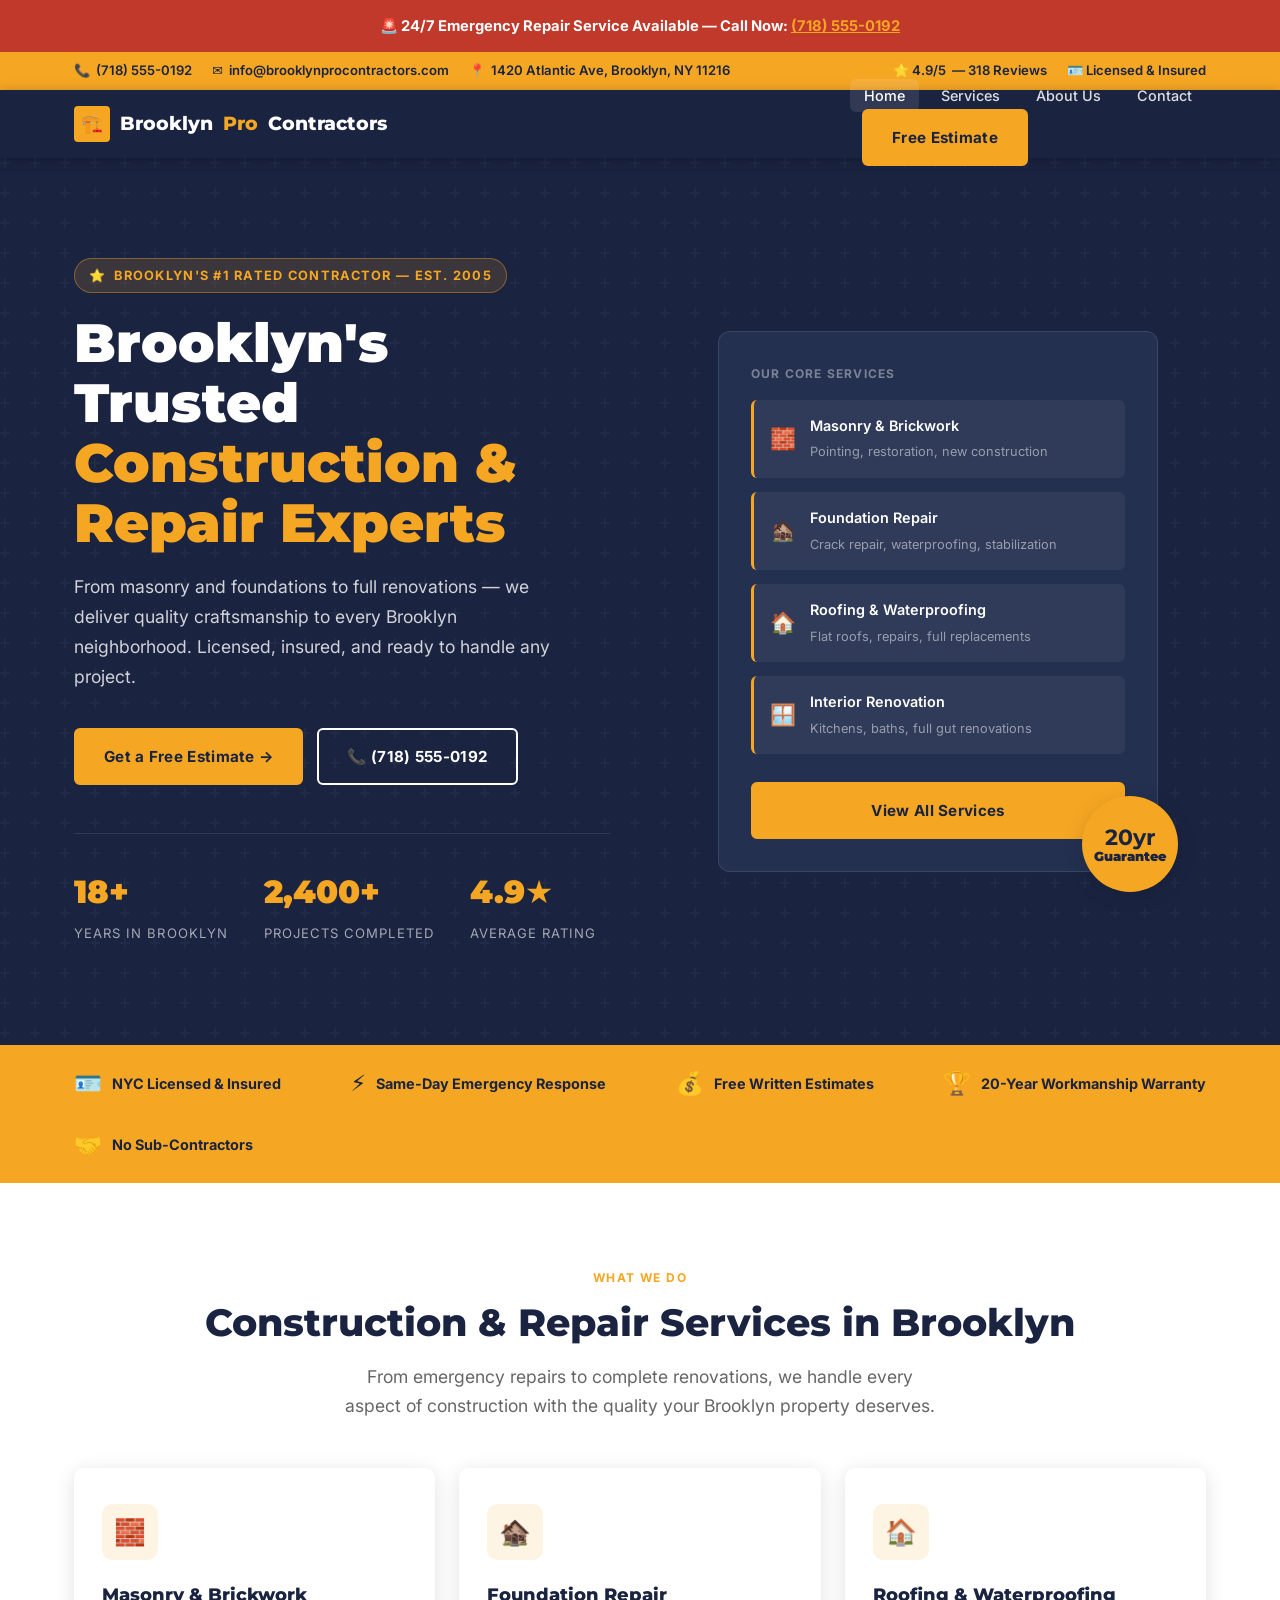
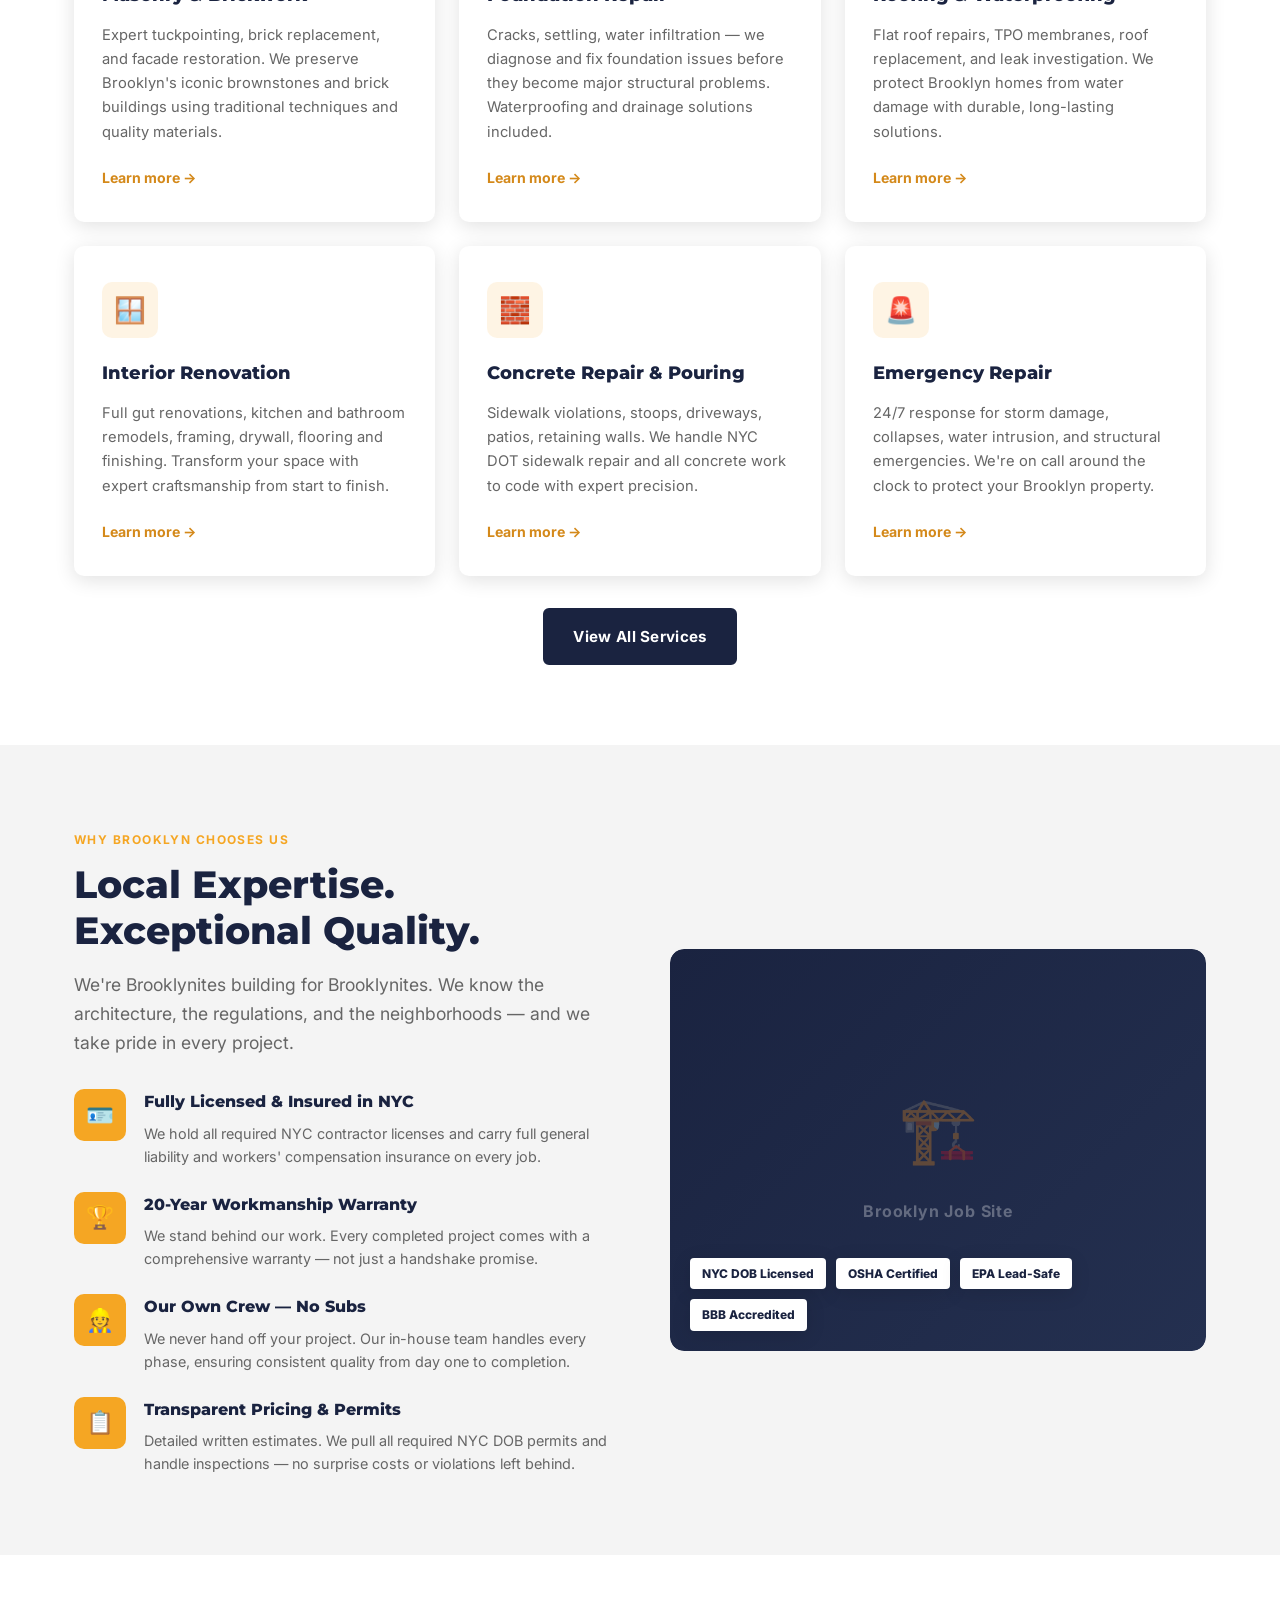
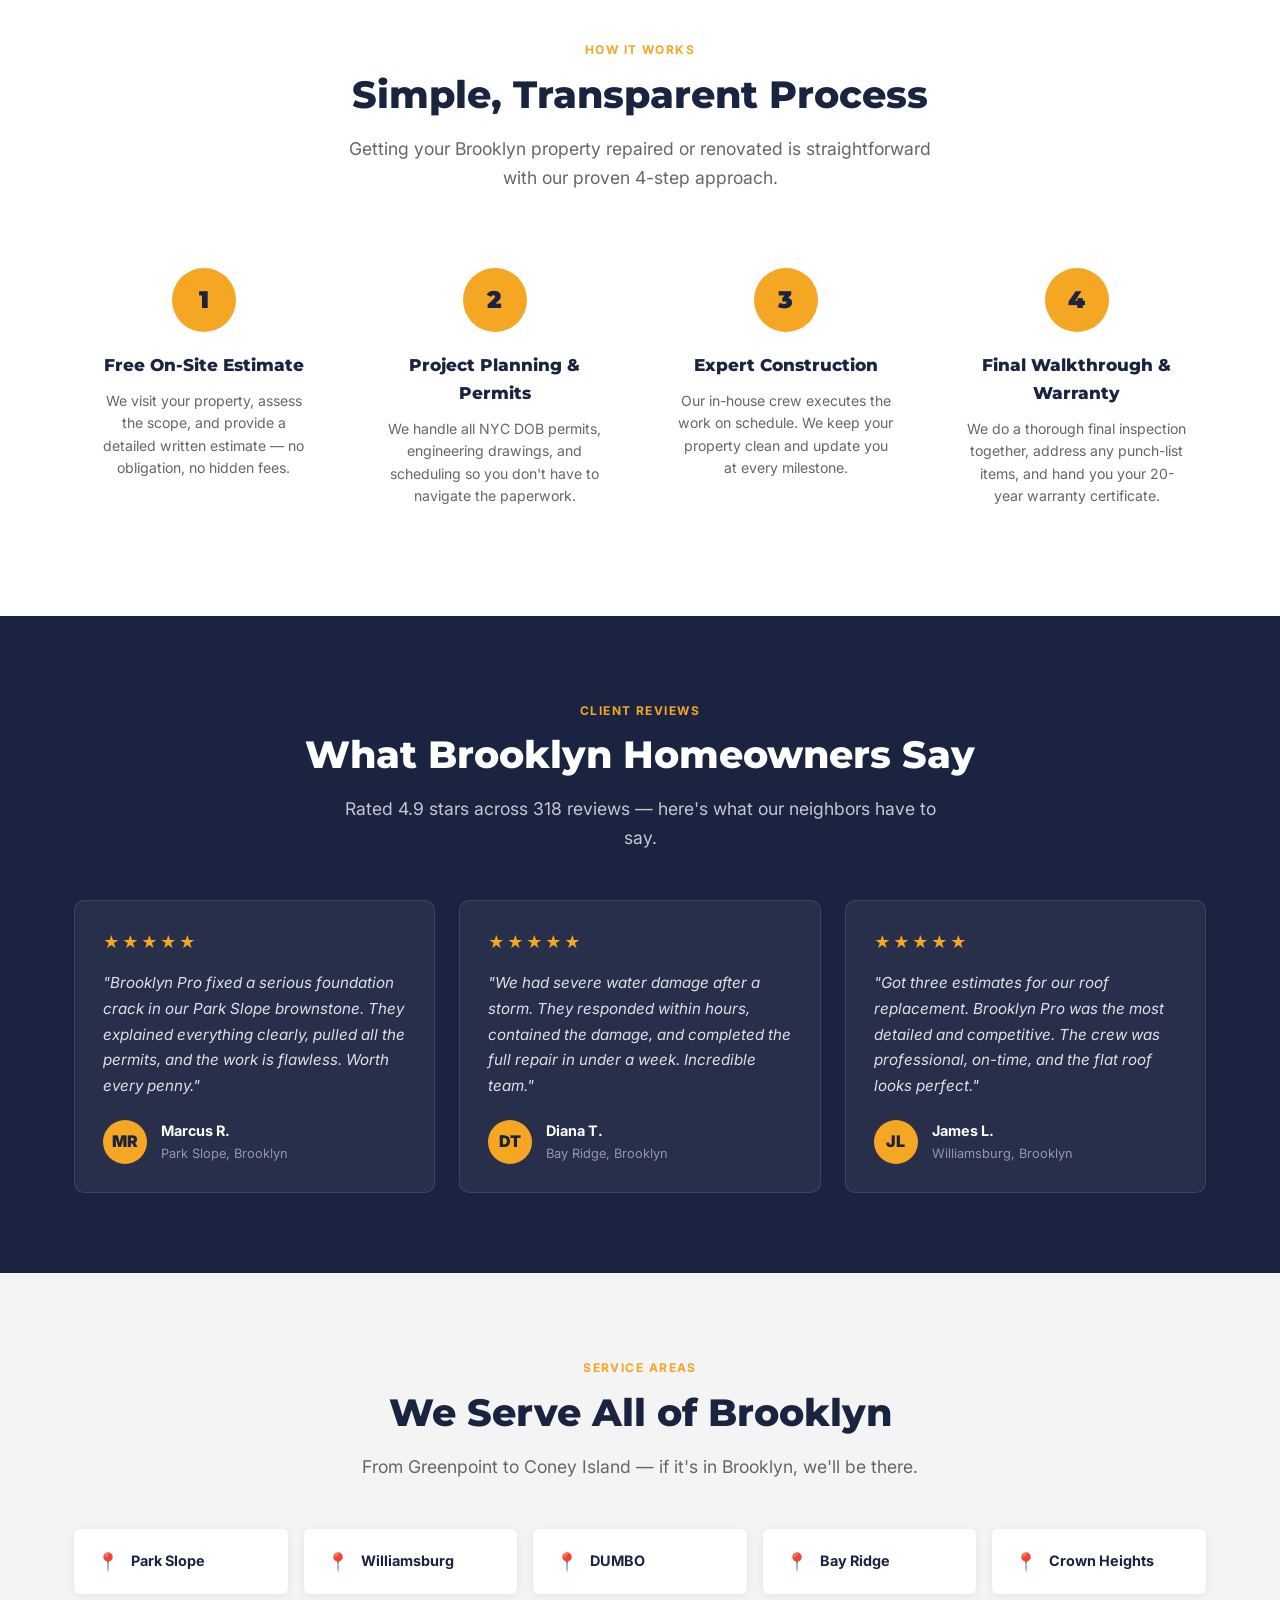
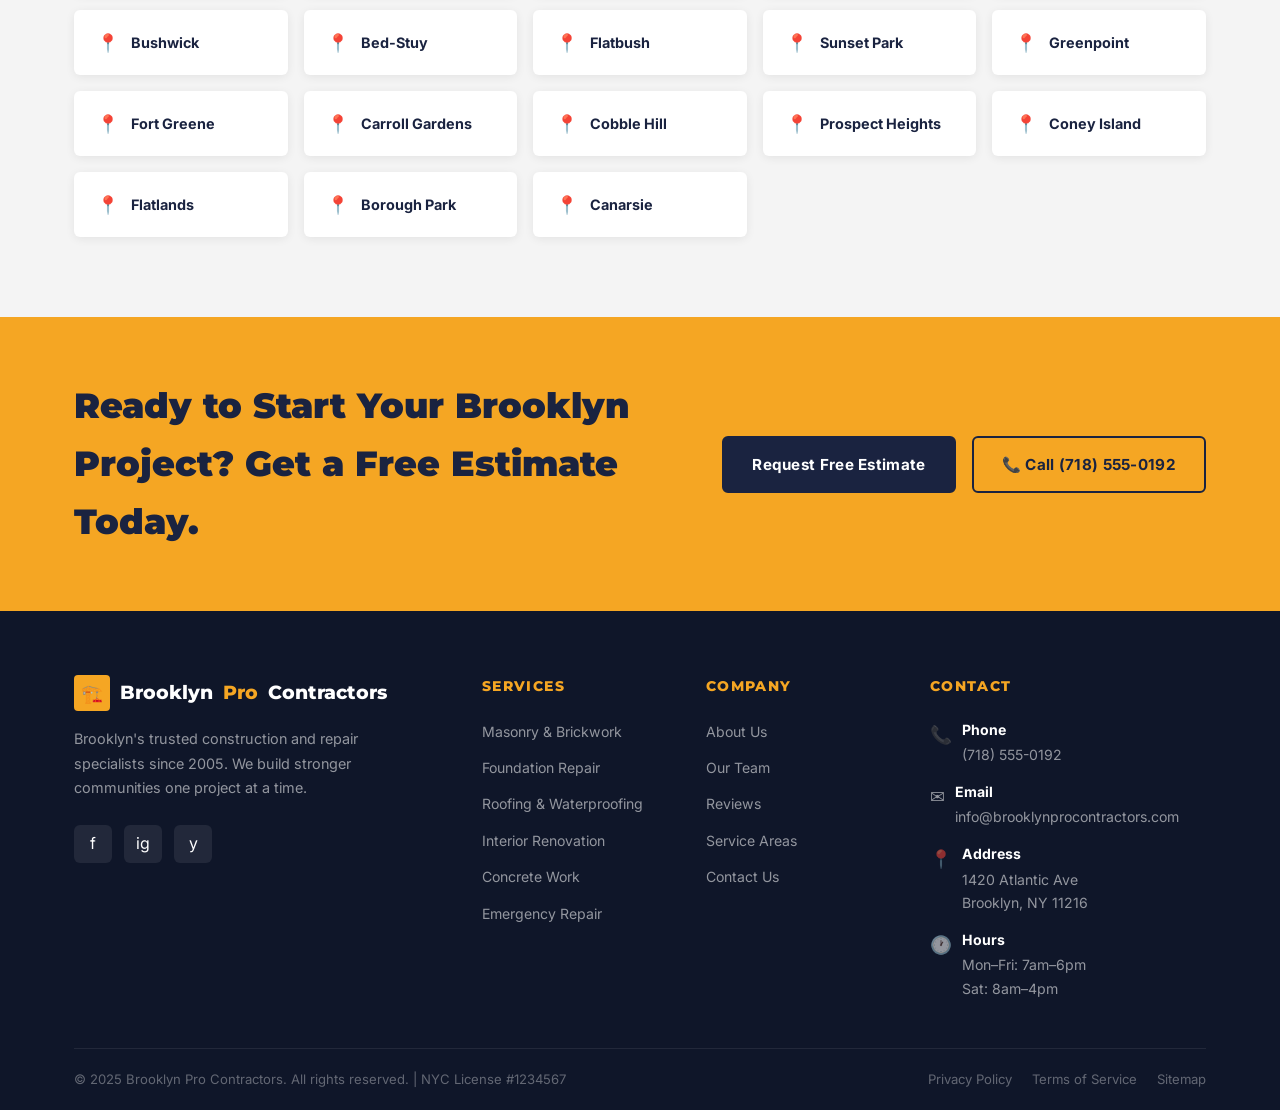
==== index.html @ 0327d13e "Add SEO-friendly Brooklyn construction repair website Four-page static website (Home, Services, Abou" ====
<!DOCTYPE html>
<html lang="en">
<head>
  <meta charset="UTF-8" />
  <meta name="viewport" content="width=device-width, initial-scale=1.0" />

  <!-- SEO Meta Tags -->
  <title>Brooklyn Pro Contractors | Construction & Repair Services in Brooklyn, NY</title>
  <meta name="description" content="Brooklyn's trusted construction and repair experts. We handle masonry, concrete repair, roofing, foundation work, and full renovations across all Brooklyn neighborhoods. Licensed & insured. Free estimates." />
  <meta name="keywords" content="construction repair Brooklyn NY, masonry repair Brooklyn, concrete contractor Brooklyn, roofing repair Brooklyn, foundation repair Brooklyn, general contractor Brooklyn, renovation Brooklyn, building repair Brooklyn" />
  <meta name="robots" content="index, follow" />
  <meta name="author" content="Brooklyn Pro Contractors" />
  <link rel="canonical" href="https://www.brooklynprocontractors.com/" />

  <!-- Open Graph -->
  <meta property="og:type" content="website" />
  <meta property="og:title" content="Brooklyn Pro Contractors | Construction & Repair Services" />
  <meta property="og:description" content="Brooklyn's trusted construction and repair experts. Licensed, insured, and serving all Brooklyn neighborhoods since 2005." />
  <meta property="og:url" content="https://www.brooklynprocontractors.com/" />
  <meta property="og:site_name" content="Brooklyn Pro Contractors" />
  <meta property="og:locale" content="en_US" />

  <!-- Twitter Card -->
  <meta name="twitter:card" content="summary_large_image" />
  <meta name="twitter:title" content="Brooklyn Pro Contractors | Construction & Repair" />
  <meta name="twitter:description" content="Licensed construction and repair services across all Brooklyn neighborhoods. Free estimates. Emergency response." />

  <!-- Structured Data: LocalBusiness -->
  <script type="application/ld+json">
  {
    "@context": "https://schema.org",
    "@type": "GeneralContractor",
    "name": "Brooklyn Pro Contractors",
    "image": "https://www.brooklynprocontractors.com/images/og-image.jpg",
    "description": "Full-service construction and repair company serving all Brooklyn neighborhoods. Specializing in masonry, concrete repair, roofing, foundations, and renovations.",
    "address": {
      "@type": "PostalAddress",
      "streetAddress": "1420 Atlantic Ave",
      "addressLocality": "Brooklyn",
      "addressRegion": "NY",
      "postalCode": "11216",
      "addressCountry": "US"
    },
    "geo": {
      "@type": "GeoCoordinates",
      "latitude": 40.6782,
      "longitude": -73.9442
    },
    "url": "https://www.brooklynprocontractors.com",
    "telephone": "+1-718-555-0192",
    "email": "info@brooklynprocontractors.com",
    "priceRange": "$$",
    "openingHoursSpecification": [
      {
        "@type": "OpeningHoursSpecification",
        "dayOfWeek": ["Monday","Tuesday","Wednesday","Thursday","Friday"],
        "opens": "07:00",
        "closes": "18:00"
      },
      {
        "@type": "OpeningHoursSpecification",
        "dayOfWeek": "Saturday",
        "opens": "08:00",
        "closes": "16:00"
      }
    ],
    "areaServed": [
      "Brooklyn", "Park Slope", "Williamsburg", "DUMBO", "Bay Ridge",
      "Crown Heights", "Bushwick", "Flatbush", "Sunset Park", "Bed-Stuy"
    ],
    "sameAs": [
      "https://www.facebook.com/brooklynprocontractors",
      "https://www.instagram.com/brooklynprocontractors"
    ],
    "aggregateRating": {
      "@type": "AggregateRating",
      "ratingValue": "4.9",
      "reviewCount": "318"
    }
  }
  </script>

  <!-- Fonts -->
  <link rel="preconnect" href="https://fonts.googleapis.com" />
  <link rel="preconnect" href="https://fonts.gstatic.com" crossorigin />
  <link href="https://fonts.googleapis.com/css2?family=Inter:wght@400;500;600&family=Montserrat:wght@700;800;900&display=swap" rel="stylesheet" />

  <link rel="stylesheet" href="css/styles.css" />
</head>
<body>

  <!-- Emergency Banner -->
  <div class="emergency-banner" role="alert">
    🚨 24/7 Emergency Repair Service Available — Call Now: <a href="tel:+17185550192">(718) 555-0192</a>
  </div>

  <!-- Top Bar -->
  <div class="topbar">
    <div class="container">
      <div class="topbar__inner">
        <div class="topbar__items">
          <div class="topbar__item">
            <span>📞</span>
            <a href="tel:+17185550192">(718) 555-0192</a>
          </div>
          <div class="topbar__item">
            <span>✉️</span>
            <a href="mailto:info@brooklynprocontractors.com">info@brooklynprocontractors.com</a>
          </div>
          <div class="topbar__item">
            <span>📍</span>
            <span>1420 Atlantic Ave, Brooklyn, NY 11216</span>
          </div>
        </div>
        <div class="topbar__items">
          <div class="topbar__item">
            <span>⭐ 4.9/5</span>
            <span>— 318 Reviews</span>
          </div>
          <div class="topbar__item">
            <span>🪪 Licensed &amp; Insured</span>
          </div>
        </div>
      </div>
    </div>
  </div>

  <!-- Navbar -->
  <header class="navbar" role="banner">
    <div class="container">
      <div class="navbar__inner">
        <a href="index.html" class="navbar__logo" aria-label="Brooklyn Pro Contractors Home">
          <div class="navbar__logo-icon" aria-hidden="true">🏗️</div>
          Brooklyn <span>Pro</span> Contractors
        </a>

        <button class="navbar__toggle" id="navToggle" aria-expanded="false" aria-controls="navMenu" aria-label="Toggle navigation">
          <span></span><span></span><span></span>
        </button>

        <nav id="navMenu" class="navbar__menu" role="navigation" aria-label="Main navigation">
          <ul class="navbar__nav">
            <li><a href="index.html" class="navbar__link active" aria-current="page">Home</a></li>
            <li><a href="services.html" class="navbar__link">Services</a></li>
            <li><a href="about.html" class="navbar__link">About Us</a></li>
            <li><a href="contact.html" class="navbar__link">Contact</a></li>
          </ul>
          <div class="navbar__cta">
            <a href="contact.html" class="btn btn--primary">Free Estimate</a>
          </div>
        </nav>
      </div>
    </div>
  </header>

  <main>
    <!-- Hero Section -->
    <section class="hero" aria-label="Hero">
      <div class="container">
        <div class="hero__grid">
          <div class="hero__content">
            <div class="hero__badge">
              <span>⭐</span>
              Brooklyn's #1 Rated Contractor — Est. 2005
            </div>
            <h1 class="hero__title">
              Brooklyn's Trusted<br>
              <em>Construction &amp;</em><br>
              <em>Repair Experts</em>
            </h1>
            <p class="hero__subtitle">
              From masonry and foundations to full renovations — we deliver quality craftsmanship to every Brooklyn neighborhood. Licensed, insured, and ready to handle any project.
            </p>
            <div class="hero__actions">
              <a href="contact.html" class="btn btn--primary">Get a Free Estimate →</a>
              <a href="tel:+17185550192" class="btn btn--outline">📞 (718) 555-0192</a>
            </div>
            <div class="hero__stats">
              <div class="hero__stat">
                <span class="hero__stat-num">18+</span>
                <span class="hero__stat-label">Years in Brooklyn</span>
              </div>
              <div class="hero__stat">
                <span class="hero__stat-num">2,400+</span>
                <span class="hero__stat-label">Projects Completed</span>
              </div>
              <div class="hero__stat">
                <span class="hero__stat-num">4.9★</span>
                <span class="hero__stat-label">Average Rating</span>
              </div>
            </div>
          </div>

          <div class="hero__visual">
            <div class="hero__card-stack">
              <div class="hero__main-card">
                <p style="font-size:0.75rem;color:rgba(255,255,255,0.4);text-transform:uppercase;letter-spacing:0.1em;margin-bottom:16px;font-weight:700;">Our Core Services</p>
                <ul class="hero__service-list" aria-label="Core services">
                  <li class="hero__service-item">
                    <div class="hero__service-icon" aria-hidden="true">🧱</div>
                    <div class="hero__service-text">
                      <strong>Masonry &amp; Brickwork</strong>
                      <span>Pointing, restoration, new construction</span>
                    </div>
                  </li>
                  <li class="hero__service-item">
                    <div class="hero__service-icon" aria-hidden="true">🏚️</div>
                    <div class="hero__service-text">
                      <strong>Foundation Repair</strong>
                      <span>Crack repair, waterproofing, stabilization</span>
                    </div>
                  </li>
                  <li class="hero__service-item">
                    <div class="hero__service-icon" aria-hidden="true">🏠</div>
                    <div class="hero__service-text">
                      <strong>Roofing &amp; Waterproofing</strong>
                      <span>Flat roofs, repairs, full replacements</span>
                    </div>
                  </li>
                  <li class="hero__service-item">
                    <div class="hero__service-icon" aria-hidden="true">🪟</div>
                    <div class="hero__service-text">
                      <strong>Interior Renovation</strong>
                      <span>Kitchens, baths, full gut renovations</span>
                    </div>
                  </li>
                </ul>
                <a href="services.html" class="btn btn--primary" style="width:100%;justify-content:center;">View All Services</a>
              </div>
              <div class="hero__badge-float" aria-label="20 year guarantee">
                <strong>20yr</strong>
                Guarantee
              </div>
            </div>
          </div>
        </div>
      </div>
    </section>

    <!-- Trust Bar -->
    <div class="trust-bar" role="complementary" aria-label="Trust indicators">
      <div class="container">
        <ul class="trust-bar__items">
          <li class="trust-bar__item">
            <span class="trust-bar__item-icon" aria-hidden="true">🪪</span>
            <span>NYC Licensed &amp; Insured</span>
          </li>
          <li class="trust-bar__item">
            <span class="trust-bar__item-icon" aria-hidden="true">⚡</span>
            <span>Same-Day Emergency Response</span>
          </li>
          <li class="trust-bar__item">
            <span class="trust-bar__item-icon" aria-hidden="true">💰</span>
            <span>Free Written Estimates</span>
          </li>
          <li class="trust-bar__item">
            <span class="trust-bar__item-icon" aria-hidden="true">🏆</span>
            <span>20-Year Workmanship Warranty</span>
          </li>
          <li class="trust-bar__item">
            <span class="trust-bar__item-icon" aria-hidden="true">🤝</span>
            <span>No Sub-Contractors</span>
          </li>
        </ul>
      </div>
    </div>

    <!-- Services Section -->
    <section class="section" id="services" aria-labelledby="services-heading">
      <div class="container">
        <div class="text-center">
          <span class="section__tag">What We Do</span>
          <h2 class="section__title" id="services-heading">Construction &amp; Repair Services in Brooklyn</h2>
          <p class="section__subtitle">From emergency repairs to complete renovations, we handle every aspect of construction with the quality your Brooklyn property deserves.</p>
        </div>
        <div class="services-grid">
          <article class="service-card">
            <div class="service-card__icon" aria-hidden="true">🧱</div>
            <h3 class="service-card__title">Masonry &amp; Brickwork</h3>
            <p class="service-card__desc">Expert tuckpointing, brick replacement, and facade restoration. We preserve Brooklyn's iconic brownstones and brick buildings using traditional techniques and quality materials.</p>
            <a href="services.html#masonry" class="service-card__link">Learn more →</a>
          </article>
          <article class="service-card">
            <div class="service-card__icon" aria-hidden="true">🏚️</div>
            <h3 class="service-card__title">Foundation Repair</h3>
            <p class="service-card__desc">Cracks, settling, water infiltration — we diagnose and fix foundation issues before they become major structural problems. Waterproofing and drainage solutions included.</p>
            <a href="services.html#foundation" class="service-card__link">Learn more →</a>
          </article>
          <article class="service-card">
            <div class="service-card__icon" aria-hidden="true">🏠</div>
            <h3 class="service-card__title">Roofing &amp; Waterproofing</h3>
            <p class="service-card__desc">Flat roof repairs, TPO membranes, roof replacement, and leak investigation. We protect Brooklyn homes from water damage with durable, long-lasting solutions.</p>
            <a href="services.html#roofing" class="service-card__link">Learn more →</a>
          </article>
          <article class="service-card">
            <div class="service-card__icon" aria-hidden="true">🪟</div>
            <h3 class="service-card__title">Interior Renovation</h3>
            <p class="service-card__desc">Full gut renovations, kitchen and bathroom remodels, framing, drywall, flooring and finishing. Transform your space with expert craftsmanship from start to finish.</p>
            <a href="services.html#renovation" class="service-card__link">Learn more →</a>
          </article>
          <article class="service-card">
            <div class="service-card__icon" aria-hidden="true">🧱</div>
            <h3 class="service-card__title">Concrete Repair &amp; Pouring</h3>
            <p class="service-card__desc">Sidewalk violations, stoops, driveways, patios, retaining walls. We handle NYC DOT sidewalk repair and all concrete work to code with expert precision.</p>
            <a href="services.html#concrete" class="service-card__link">Learn more →</a>
          </article>
          <article class="service-card">
            <div class="service-card__icon" aria-hidden="true">🚨</div>
            <h3 class="service-card__title">Emergency Repair</h3>
            <p class="service-card__desc">24/7 response for storm damage, collapses, water intrusion, and structural emergencies. We're on call around the clock to protect your Brooklyn property.</p>
            <a href="services.html#emergency" class="service-card__link">Learn more →</a>
          </article>
        </div>
        <div class="text-center mt-32">
          <a href="services.html" class="btn btn--navy">View All Services</a>
        </div>
      </div>
    </section>

    <!-- Why Choose Us -->
    <section class="section section--gray" id="why-us" aria-labelledby="why-heading">
      <div class="container">
        <div class="why-grid">
          <div>
            <span class="section__tag">Why Brooklyn Chooses Us</span>
            <h2 class="section__title" id="why-heading">Local Expertise.<br>Exceptional Quality.</h2>
            <p class="section__subtitle mb-0">We're Brooklynites building for Brooklynites. We know the architecture, the regulations, and the neighborhoods — and we take pride in every project.</p>
            <div class="why__features mt-32">
              <div class="why__feature">
                <div class="why__feature-icon" aria-hidden="true">🪪</div>
                <div>
                  <h3 class="why__feature-title">Fully Licensed &amp; Insured in NYC</h3>
                  <p class="why__feature-desc">We hold all required NYC contractor licenses and carry full general liability and workers' compensation insurance on every job.</p>
                </div>
              </div>
              <div class="why__feature">
                <div class="why__feature-icon" aria-hidden="true">🏆</div>
                <div>
                  <h3 class="why__feature-title">20-Year Workmanship Warranty</h3>
                  <p class="why__feature-desc">We stand behind our work. Every completed project comes with a comprehensive warranty — not just a handshake promise.</p>
                </div>
              </div>
              <div class="why__feature">
                <div class="why__feature-icon" aria-hidden="true">👷</div>
                <div>
                  <h3 class="why__feature-title">Our Own Crew — No Subs</h3>
                  <p class="why__feature-desc">We never hand off your project. Our in-house team handles every phase, ensuring consistent quality from day one to completion.</p>
                </div>
              </div>
              <div class="why__feature">
                <div class="why__feature-icon" aria-hidden="true">📋</div>
                <div>
                  <h3 class="why__feature-title">Transparent Pricing &amp; Permits</h3>
                  <p class="why__feature-desc">Detailed written estimates. We pull all required NYC DOB permits and handle inspections — no surprise costs or violations left behind.</p>
                </div>
              </div>
            </div>
          </div>

          <div class="why__image-panel">
            <div class="why__image-placeholder" role="img" aria-label="Construction workers on a Brooklyn job site">
              <span>🏗️</span>
              <span style="font-size:1rem;font-weight:700;letter-spacing:0.05em;">Brooklyn Job Site</span>
            </div>
            <div class="why__certifications" aria-label="Certifications">
              <span class="why__cert-badge">NYC DOB Licensed</span>
              <span class="why__cert-badge">OSHA Certified</span>
              <span class="why__cert-badge">EPA Lead-Safe</span>
              <span class="why__cert-badge">BBB Accredited</span>
            </div>
          </div>
        </div>
      </div>
    </section>

    <!-- How It Works -->
    <section class="section" id="process" aria-labelledby="process-heading">
      <div class="container">
        <div class="text-center">
          <span class="section__tag">How It Works</span>
          <h2 class="section__title" id="process-heading">Simple, Transparent Process</h2>
          <p class="section__subtitle">Getting your Brooklyn property repaired or renovated is straightforward with our proven 4-step approach.</p>
        </div>
        <div class="process-steps">
          <div class="process-step">
            <div class="process-step__number" aria-hidden="true">1</div>
            <h3 class="process-step__title">Free On-Site Estimate</h3>
            <p class="process-step__desc">We visit your property, assess the scope, and provide a detailed written estimate — no obligation, no hidden fees.</p>
          </div>
          <div class="process-step">
            <div class="process-step__number" aria-hidden="true">2</div>
            <h3 class="process-step__title">Project Planning &amp; Permits</h3>
            <p class="process-step__desc">We handle all NYC DOB permits, engineering drawings, and scheduling so you don't have to navigate the paperwork.</p>
          </div>
          <div class="process-step">
            <div class="process-step__number" aria-hidden="true">3</div>
            <h3 class="process-step__title">Expert Construction</h3>
            <p class="process-step__desc">Our in-house crew executes the work on schedule. We keep your property clean and update you at every milestone.</p>
          </div>
          <div class="process-step">
            <div class="process-step__number" aria-hidden="true">4</div>
            <h3 class="process-step__title">Final Walkthrough &amp; Warranty</h3>
            <p class="process-step__desc">We do a thorough final inspection together, address any punch-list items, and hand you your 20-year warranty certificate.</p>
          </div>
        </div>
      </div>
    </section>

    <!-- Testimonials -->
    <section class="section section--navy" id="reviews" aria-labelledby="reviews-heading">
      <div class="container">
        <div class="text-center">
          <span class="section__tag">Client Reviews</span>
          <h2 class="section__title" id="reviews-heading">What Brooklyn Homeowners Say</h2>
          <p class="section__subtitle">Rated 4.9 stars across 318 reviews — here's what our neighbors have to say.</p>
        </div>
        <div class="testimonials-grid">
          <article class="testimonial-card">
            <div class="testimonial-card__stars" aria-label="5 star rating">★★★★★</div>
            <p class="testimonial-card__text">"Brooklyn Pro fixed a serious foundation crack in our Park Slope brownstone. They explained everything clearly, pulled all the permits, and the work is flawless. Worth every penny."</p>
            <div class="testimonial-card__author">
              <div class="testimonial-card__avatar" aria-hidden="true">MR</div>
              <div>
                <div class="testimonial-card__name">Marcus R.</div>
                <div class="testimonial-card__location">Park Slope, Brooklyn</div>
              </div>
            </div>
          </article>
          <article class="testimonial-card">
            <div class="testimonial-card__stars" aria-label="5 star rating">★★★★★</div>
            <p class="testimonial-card__text">"We had severe water damage after a storm. They responded within hours, contained the damage, and completed the full repair in under a week. Incredible team."</p>
            <div class="testimonial-card__author">
              <div class="testimonial-card__avatar" aria-hidden="true">DT</div>
              <div>
                <div class="testimonial-card__name">Diana T.</div>
                <div class="testimonial-card__location">Bay Ridge, Brooklyn</div>
              </div>
            </div>
          </article>
          <article class="testimonial-card">
            <div class="testimonial-card__stars" aria-label="5 star rating">★★★★★</div>
            <p class="testimonial-card__text">"Got three estimates for our roof replacement. Brooklyn Pro was the most detailed and competitive. The crew was professional, on-time, and the flat roof looks perfect."</p>
            <div class="testimonial-card__author">
              <div class="testimonial-card__avatar" aria-hidden="true">JL</div>
              <div>
                <div class="testimonial-card__name">James L.</div>
                <div class="testimonial-card__location">Williamsburg, Brooklyn</div>
              </div>
            </div>
          </article>
        </div>
      </div>
    </section>

    <!-- Service Areas -->
    <section class="section section--gray" id="service-areas" aria-labelledby="areas-heading">
      <div class="container">
        <div class="text-center">
          <span class="section__tag">Service Areas</span>
          <h2 class="section__title" id="areas-heading">We Serve All of Brooklyn</h2>
          <p class="section__subtitle">From Greenpoint to Coney Island — if it's in Brooklyn, we'll be there.</p>
        </div>
        <div class="areas-grid" role="list" aria-label="Brooklyn neighborhoods we serve">
          <div class="area-card" role="listitem"><span class="area-card__pin" aria-hidden="true">📍</span><span class="area-card__name">Park Slope</span></div>
          <div class="area-card" role="listitem"><span class="area-card__pin" aria-hidden="true">📍</span><span class="area-card__name">Williamsburg</span></div>
          <div class="area-card" role="listitem"><span class="area-card__pin" aria-hidden="true">📍</span><span class="area-card__name">DUMBO</span></div>
          <div class="area-card" role="listitem"><span class="area-card__pin" aria-hidden="true">📍</span><span class="area-card__name">Bay Ridge</span></div>
          <div class="area-card" role="listitem"><span class="area-card__pin" aria-hidden="true">📍</span><span class="area-card__name">Crown Heights</span></div>
          <div class="area-card" role="listitem"><span class="area-card__pin" aria-hidden="true">📍</span><span class="area-card__name">Bushwick</span></div>
          <div class="area-card" role="listitem"><span class="area-card__pin" aria-hidden="true">📍</span><span class="area-card__name">Bed-Stuy</span></div>
          <div class="area-card" role="listitem"><span class="area-card__pin" aria-hidden="true">📍</span><span class="area-card__name">Flatbush</span></div>
          <div class="area-card" role="listitem"><span class="area-card__pin" aria-hidden="true">📍</span><span class="area-card__name">Sunset Park</span></div>
          <div class="area-card" role="listitem"><span class="area-card__pin" aria-hidden="true">📍</span><span class="area-card__name">Greenpoint</span></div>
          <div class="area-card" role="listitem"><span class="area-card__pin" aria-hidden="true">📍</span><span class="area-card__name">Fort Greene</span></div>
          <div class="area-card" role="listitem"><span class="area-card__pin" aria-hidden="true">📍</span><span class="area-card__name">Carroll Gardens</span></div>
          <div class="area-card" role="listitem"><span class="area-card__pin" aria-hidden="true">📍</span><span class="area-card__name">Cobble Hill</span></div>
          <div class="area-card" role="listitem"><span class="area-card__pin" aria-hidden="true">📍</span><span class="area-card__name">Prospect Heights</span></div>
          <div class="area-card" role="listitem"><span class="area-card__pin" aria-hidden="true">📍</span><span class="area-card__name">Coney Island</span></div>
          <div class="area-card" role="listitem"><span class="area-card__pin" aria-hidden="true">📍</span><span class="area-card__name">Flatlands</span></div>
          <div class="area-card" role="listitem"><span class="area-card__pin" aria-hidden="true">📍</span><span class="area-card__name">Borough Park</span></div>
          <div class="area-card" role="listitem"><span class="area-card__pin" aria-hidden="true">📍</span><span class="area-card__name">Canarsie</span></div>
        </div>
      </div>
    </section>

    <!-- CTA Strip -->
    <div class="cta-strip" role="complementary" aria-label="Call to action">
      <div class="container">
        <div class="cta-strip__inner">
          <h2 class="cta-strip__title">Ready to Start Your Brooklyn Project? Get a Free Estimate Today.</h2>
          <div class="cta-strip__actions">
            <a href="contact.html" class="btn btn--navy">Request Free Estimate</a>
            <a href="tel:+17185550192" class="btn btn--outline" style="border-color:var(--navy);color:var(--navy);">📞 Call (718) 555-0192</a>
          </div>
        </div>
      </div>
    </div>
  </main>

  <!-- Footer -->
  <footer class="footer" role="contentinfo">
    <div class="container">
      <div class="footer__grid">
        <div>
          <a href="index.html" class="navbar__logo" aria-label="Brooklyn Pro Contractors">
            <div class="navbar__logo-icon" aria-hidden="true">🏗️</div>
            Brooklyn <span>Pro</span> Contractors
          </a>
          <p class="footer__brand-desc">Brooklyn's trusted construction and repair specialists since 2005. We build stronger communities one project at a time.</p>
          <div class="footer__social" aria-label="Social media links">
            <a href="#" class="footer__social-link" aria-label="Facebook">f</a>
            <a href="#" class="footer__social-link" aria-label="Instagram">ig</a>
            <a href="#" class="footer__social-link" aria-label="Yelp">y</a>
          </div>
        </div>

        <div>
          <h3 class="footer__col-title">Services</h3>
          <ul class="footer__links">
            <li><a href="services.html#masonry" class="footer__link">Masonry &amp; Brickwork</a></li>
            <li><a href="services.html#foundation" class="footer__link">Foundation Repair</a></li>
            <li><a href="services.html#roofing" class="footer__link">Roofing &amp; Waterproofing</a></li>
            <li><a href="services.html#renovation" class="footer__link">Interior Renovation</a></li>
            <li><a href="services.html#concrete" class="footer__link">Concrete Work</a></li>
            <li><a href="services.html#emergency" class="footer__link">Emergency Repair</a></li>
          </ul>
        </div>

        <div>
          <h3 class="footer__col-title">Company</h3>
          <ul class="footer__links">
            <li><a href="about.html" class="footer__link">About Us</a></li>
            <li><a href="about.html#team" class="footer__link">Our Team</a></li>
            <li><a href="index.html#reviews" class="footer__link">Reviews</a></li>
            <li><a href="index.html#service-areas" class="footer__link">Service Areas</a></li>
            <li><a href="contact.html" class="footer__link">Contact Us</a></li>
          </ul>
        </div>

        <div>
          <h3 class="footer__col-title">Contact</h3>
          <ul class="footer__contact-items">
            <li class="footer__contact-item">
              <span class="footer__contact-icon" aria-hidden="true">📞</span>
              <div>
                <strong>Phone</strong>
                <a href="tel:+17185550192">(718) 555-0192</a>
              </div>
            </li>
            <li class="footer__contact-item">
              <span class="footer__contact-icon" aria-hidden="true">✉️</span>
              <div>
                <strong>Email</strong>
                <a href="mailto:info@brooklynprocontractors.com">info@brooklynprocontractors.com</a>
              </div>
            </li>
            <li class="footer__contact-item">
              <span class="footer__contact-icon" aria-hidden="true">📍</span>
              <div>
                <strong>Address</strong>
                1420 Atlantic Ave<br>Brooklyn, NY 11216
              </div>
            </li>
            <li class="footer__contact-item">
              <span class="footer__contact-icon" aria-hidden="true">🕐</span>
              <div>
                <strong>Hours</strong>
                Mon–Fri: 7am–6pm<br>Sat: 8am–4pm
              </div>
            </li>
          </ul>
        </div>
      </div>

      <div class="footer__bottom">
        <p>&copy; 2025 Brooklyn Pro Contractors. All rights reserved. | NYC License #1234567</p>
        <nav class="footer__bottom-links" aria-label="Legal links">
          <a href="#">Privacy Policy</a>
          <a href="#">Terms of Service</a>
          <a href="#">Sitemap</a>
        </nav>
      </div>
    </div>
  </footer>

  <button id="back-to-top" aria-label="Back to top" title="Back to top">↑</button>

  <script src="js/main.js"></script>
</body>
</html>
---- css/styles.css ----
/* ===== RESET & BASE ===== */
*, *::before, *::after { box-sizing: border-box; margin: 0; padding: 0; }

:root {
  --yellow: #F5A623;
  --yellow-dark: #D4891A;
  --navy: #1A2340;
  --navy-light: #243050;
  --gray-dark: #333333;
  --gray-mid: #666666;
  --gray-light: #F4F4F4;
  --white: #FFFFFF;
  --red: #C0392B;
  --shadow: 0 4px 20px rgba(0,0,0,0.12);
  --shadow-hover: 0 8px 32px rgba(0,0,0,0.2);
  --radius: 6px;
  --font-body: 'Inter', system-ui, -apple-system, sans-serif;
  --font-heading: 'Montserrat', system-ui, -apple-system, sans-serif;
  --transition: 0.25s ease;
  --max-width: 1180px;
}

html { scroll-behavior: smooth; font-size: 16px; }

body {
  font-family: var(--font-body);
  color: var(--gray-dark);
  line-height: 1.65;
  background: var(--white);
}

a { color: inherit; text-decoration: none; transition: color var(--transition); }
img { max-width: 100%; height: auto; display: block; }
ul { list-style: none; }

.container {
  max-width: var(--max-width);
  margin: 0 auto;
  padding: 0 24px;
}

.section { padding: 80px 0; }
.section--gray { background: var(--gray-light); }
.section--navy { background: var(--navy); color: var(--white); }

.section__tag {
  display: inline-block;
  font-size: 0.75rem;
  font-weight: 700;
  letter-spacing: 0.12em;
  text-transform: uppercase;
  color: var(--yellow);
  margin-bottom: 12px;
}

.section__title {
  font-family: var(--font-heading);
  font-size: clamp(1.75rem, 3vw, 2.5rem);
  font-weight: 800;
  line-height: 1.2;
  color: var(--navy);
  margin-bottom: 16px;
}

.section--navy .section__title { color: var(--white); }

.section__subtitle {
  font-size: 1.1rem;
  color: var(--gray-mid);
  max-width: 600px;
  margin-bottom: 48px;
}

.section--navy .section__subtitle { color: rgba(255,255,255,0.75); }

/* ===== BUTTONS ===== */
.btn {
  display: inline-flex;
  align-items: center;
  gap: 8px;
  padding: 14px 28px;
  border-radius: var(--radius);
  font-weight: 700;
  font-size: 0.95rem;
  letter-spacing: 0.02em;
  cursor: pointer;
  border: 2px solid transparent;
  transition: all var(--transition);
  text-decoration: none;
  white-space: nowrap;
}

.btn--primary {
  background: var(--yellow);
  color: var(--navy);
  border-color: var(--yellow);
}
.btn--primary:hover {
  background: var(--yellow-dark);
  border-color: var(--yellow-dark);
  transform: translateY(-2px);
  box-shadow: var(--shadow-hover);
}

.btn--outline {
  background: transparent;
  color: var(--white);
  border-color: var(--white);
}
.btn--outline:hover {
  background: var(--white);
  color: var(--navy);
  transform: translateY(-2px);
}

.btn--navy {
  background: var(--navy);
  color: var(--white);
  border-color: var(--navy);
}
.btn--navy:hover {
  background: var(--navy-light);
  border-color: var(--navy-light);
  transform: translateY(-2px);
  box-shadow: var(--shadow-hover);
}

/* ===== NAVBAR ===== */
.navbar {
  position: sticky;
  top: 0;
  z-index: 1000;
  background: var(--navy);
  box-shadow: 0 2px 12px rgba(0,0,0,0.25);
}

.navbar__inner {
  display: flex;
  align-items: center;
  justify-content: space-between;
  height: 68px;
}

.navbar__logo {
  display: flex;
  align-items: center;
  gap: 10px;
  font-family: var(--font-heading);
  font-weight: 800;
  font-size: 1.2rem;
  color: var(--white);
}

.navbar__logo-icon {
  width: 36px;
  height: 36px;
  background: var(--yellow);
  border-radius: 4px;
  display: flex;
  align-items: center;
  justify-content: center;
  font-size: 1.1rem;
  color: var(--navy);
}

.navbar__logo span { color: var(--yellow); }

.navbar__nav { display: flex; align-items: center; gap: 8px; }

.navbar__link {
  color: rgba(255,255,255,0.85);
  font-size: 0.9rem;
  font-weight: 500;
  padding: 8px 14px;
  border-radius: var(--radius);
  transition: all var(--transition);
}

.navbar__link:hover,
.navbar__link.active {
  color: var(--white);
  background: rgba(255,255,255,0.1);
}

.navbar__cta { margin-left: 12px; }

.navbar__toggle {
  display: none;
  background: none;
  border: none;
  cursor: pointer;
  padding: 8px;
  color: var(--white);
  flex-direction: column;
  gap: 5px;
}

.navbar__toggle span {
  display: block;
  width: 24px;
  height: 2px;
  background: currentColor;
  transition: all var(--transition);
  border-radius: 2px;
}

/* ===== TOP BAR ===== */
.topbar {
  background: var(--yellow);
  color: var(--navy);
  font-size: 0.82rem;
  font-weight: 600;
  padding: 8px 0;
}

.topbar__inner {
  display: flex;
  justify-content: space-between;
  align-items: center;
  gap: 16px;
  flex-wrap: wrap;
}

.topbar__items { display: flex; align-items: center; gap: 20px; }
.topbar__item { display: flex; align-items: center; gap: 6px; }

/* ===== HERO ===== */
.hero {
  position: relative;
  background: var(--navy);
  color: var(--white);
  padding: 100px 0;
  overflow: hidden;
}

.hero::before {
  content: '';
  position: absolute;
  inset: 0;
  background: url("data:image/svg+xml,%3Csvg width='60' height='60' viewBox='0 0 60 60' xmlns='http://www.w3.org/2000/svg'%3E%3Cg fill='none' fill-rule='evenodd'%3E%3Cg fill='%23ffffff' fill-opacity='0.03'%3E%3Cpath d='M36 34v-4h-2v4h-4v2h4v4h2v-4h4v-2h-4zm0-30V0h-2v4h-4v2h4v4h2V6h4V4h-4zM6 34v-4H4v4H0v2h4v4h2v-4h4v-2H6zM6 4V0H4v4H0v2h4v4h2V6h4V4H6z'/%3E%3C/g%3E%3C/g%3E%3C/svg%3E");
}

.hero__grid {
  display: grid;
  grid-template-columns: 1fr 1fr;
  gap: 60px;
  align-items: center;
  position: relative;
}

.hero__badge {
  display: inline-flex;
  align-items: center;
  gap: 8px;
  background: rgba(245,166,35,0.15);
  border: 1px solid rgba(245,166,35,0.4);
  color: var(--yellow);
  font-size: 0.8rem;
  font-weight: 700;
  letter-spacing: 0.1em;
  text-transform: uppercase;
  padding: 6px 14px;
  border-radius: 99px;
  margin-bottom: 20px;
}

.hero__title {
  font-family: var(--font-heading);
  font-size: clamp(2rem, 4.5vw, 3.4rem);
  font-weight: 900;
  line-height: 1.1;
  margin-bottom: 20px;
}

.hero__title em {
  font-style: normal;
  color: var(--yellow);
}

.hero__subtitle {
  font-size: 1.1rem;
  color: rgba(255,255,255,0.8);
  max-width: 480px;
  margin-bottom: 36px;
  line-height: 1.7;
}

.hero__actions { display: flex; flex-wrap: wrap; gap: 14px; margin-bottom: 48px; }

.hero__stats {
  display: flex;
  gap: 36px;
  padding-top: 32px;
  border-top: 1px solid rgba(255,255,255,0.1);
}

.hero__stat-num {
  font-family: var(--font-heading);
  font-size: 2rem;
  font-weight: 900;
  color: var(--yellow);
  display: block;
}

.hero__stat-label {
  font-size: 0.82rem;
  color: rgba(255,255,255,0.6);
  text-transform: uppercase;
  letter-spacing: 0.08em;
}

.hero__visual {
  position: relative;
  display: flex;
  justify-content: center;
}

.hero__card-stack {
  position: relative;
  width: 100%;
  max-width: 440px;
}

.hero__main-card {
  background: var(--navy-light);
  border: 1px solid rgba(255,255,255,0.1);
  border-radius: 12px;
  padding: 32px;
  position: relative;
}

.hero__service-list {
  display: flex;
  flex-direction: column;
  gap: 14px;
  margin-bottom: 28px;
}

.hero__service-item {
  display: flex;
  align-items: center;
  gap: 14px;
  padding: 14px 16px;
  background: rgba(255,255,255,0.05);
  border-radius: var(--radius);
  border-left: 3px solid var(--yellow);
}

.hero__service-icon { font-size: 1.3rem; }

.hero__service-text strong {
  display: block;
  font-size: 0.9rem;
  color: var(--white);
  font-weight: 600;
}

.hero__service-text span {
  font-size: 0.8rem;
  color: rgba(255,255,255,0.5);
}

.hero__badge-float {
  position: absolute;
  bottom: -20px;
  right: -20px;
  background: var(--yellow);
  color: var(--navy);
  border-radius: 50%;
  width: 96px;
  height: 96px;
  display: flex;
  flex-direction: column;
  align-items: center;
  justify-content: center;
  font-weight: 900;
  font-family: var(--font-heading);
  box-shadow: var(--shadow);
  text-align: center;
  line-height: 1.1;
  font-size: 0.8rem;
}

.hero__badge-float strong { font-size: 1.4rem; }

/* ===== TRUST BAR ===== */
.trust-bar {
  background: var(--yellow);
  padding: 20px 0;
}

.trust-bar__items {
  display: flex;
  align-items: center;
  justify-content: space-between;
  gap: 24px;
  flex-wrap: wrap;
}

.trust-bar__item {
  display: flex;
  align-items: center;
  gap: 10px;
  color: var(--navy);
  font-weight: 700;
  font-size: 0.9rem;
}

.trust-bar__item-icon { font-size: 1.4rem; }

/* ===== SERVICES GRID ===== */
.services-grid {
  display: grid;
  grid-template-columns: repeat(auto-fit, minmax(280px, 1fr));
  gap: 24px;
}

.service-card {
  background: var(--white);
  border-radius: 10px;
  padding: 32px 28px;
  box-shadow: var(--shadow);
  border-top: 4px solid transparent;
  transition: all var(--transition);
  position: relative;
  overflow: hidden;
}

.service-card:hover {
  transform: translateY(-6px);
  box-shadow: var(--shadow-hover);
  border-top-color: var(--yellow);
}

.service-card__icon {
  width: 56px;
  height: 56px;
  background: rgba(245,166,35,0.12);
  border-radius: 10px;
  display: flex;
  align-items: center;
  justify-content: center;
  font-size: 1.6rem;
  margin-bottom: 20px;
}

.service-card__title {
  font-family: var(--font-heading);
  font-size: 1.15rem;
  font-weight: 800;
  color: var(--navy);
  margin-bottom: 12px;
}

.service-card__desc {
  font-size: 0.92rem;
  color: var(--gray-mid);
  line-height: 1.65;
  margin-bottom: 20px;
}

.service-card__link {
  font-size: 0.88rem;
  font-weight: 700;
  color: var(--yellow-dark);
  display: inline-flex;
  align-items: center;
  gap: 6px;
  transition: gap var(--transition);
}

.service-card:hover .service-card__link { gap: 10px; }

/* ===== WHY CHOOSE US ===== */
.why-grid {
  display: grid;
  grid-template-columns: 1fr 1fr;
  gap: 60px;
  align-items: center;
}

.why__features { display: flex; flex-direction: column; gap: 24px; }

.why__feature {
  display: flex;
  gap: 18px;
  align-items: flex-start;
}

.why__feature-icon {
  width: 52px;
  height: 52px;
  min-width: 52px;
  background: var(--yellow);
  border-radius: 10px;
  display: flex;
  align-items: center;
  justify-content: center;
  font-size: 1.4rem;
}

.why__feature-title {
  font-family: var(--font-heading);
  font-size: 1rem;
  font-weight: 800;
  color: var(--navy);
  margin-bottom: 6px;
}

.why__feature-desc {
  font-size: 0.9rem;
  color: var(--gray-mid);
  line-height: 1.6;
}

.why__image-panel {
  position: relative;
  border-radius: 14px;
  overflow: hidden;
}

.why__image-placeholder {
  width: 100%;
  aspect-ratio: 4/3;
  background: linear-gradient(135deg, var(--navy) 0%, var(--navy-light) 100%);
  border-radius: 14px;
  display: flex;
  align-items: center;
  justify-content: center;
  flex-direction: column;
  gap: 16px;
  color: rgba(255,255,255,0.3);
  font-size: 4rem;
}

.why__certifications {
  position: absolute;
  bottom: 20px;
  left: 20px;
  right: 20px;
  display: flex;
  gap: 10px;
  flex-wrap: wrap;
}

.why__cert-badge {
  background: var(--white);
  color: var(--navy);
  font-size: 0.75rem;
  font-weight: 800;
  padding: 6px 12px;
  border-radius: 4px;
  box-shadow: var(--shadow);
}

/* ===== TESTIMONIALS ===== */
.testimonials-grid {
  display: grid;
  grid-template-columns: repeat(auto-fit, minmax(300px, 1fr));
  gap: 24px;
}

.testimonial-card {
  background: rgba(255,255,255,0.06);
  border: 1px solid rgba(255,255,255,0.1);
  border-radius: 10px;
  padding: 28px;
  transition: all var(--transition);
}

.testimonial-card:hover {
  background: rgba(255,255,255,0.1);
  transform: translateY(-4px);
}

.testimonial-card__stars {
  color: var(--yellow);
  font-size: 1rem;
  margin-bottom: 14px;
  letter-spacing: 2px;
}

.testimonial-card__text {
  font-size: 0.95rem;
  color: rgba(255,255,255,0.85);
  line-height: 1.7;
  margin-bottom: 20px;
  font-style: italic;
}

.testimonial-card__author {
  display: flex;
  align-items: center;
  gap: 14px;
}

.testimonial-card__avatar {
  width: 44px;
  height: 44px;
  border-radius: 50%;
  background: var(--yellow);
  display: flex;
  align-items: center;
  justify-content: center;
  font-weight: 900;
  color: var(--navy);
  font-size: 1rem;
  flex-shrink: 0;
}

.testimonial-card__name {
  font-weight: 700;
  font-size: 0.9rem;
  color: var(--white);
}

.testimonial-card__location {
  font-size: 0.8rem;
  color: rgba(255,255,255,0.5);
}

/* ===== SERVICE AREAS ===== */
.areas-grid {
  display: grid;
  grid-template-columns: repeat(auto-fill, minmax(200px, 1fr));
  gap: 16px;
}

.area-card {
  background: var(--white);
  border-radius: var(--radius);
  padding: 18px 20px;
  box-shadow: 0 2px 10px rgba(0,0,0,0.07);
  display: flex;
  align-items: center;
  gap: 12px;
  transition: all var(--transition);
  border-left: 3px solid transparent;
}

.area-card:hover {
  border-left-color: var(--yellow);
  transform: translateX(4px);
  box-shadow: var(--shadow);
}

.area-card__pin { font-size: 1.1rem; }

.area-card__name {
  font-weight: 700;
  font-size: 0.9rem;
  color: var(--navy);
}

/* ===== CTA STRIP ===== */
.cta-strip {
  background: var(--yellow);
  padding: 60px 0;
}

.cta-strip__inner {
  display: flex;
  align-items: center;
  justify-content: space-between;
  gap: 32px;
  flex-wrap: wrap;
}

.cta-strip__title {
  font-family: var(--font-heading);
  font-size: clamp(1.5rem, 3vw, 2.2rem);
  font-weight: 900;
  color: var(--navy);
  max-width: 600px;
}

.cta-strip__actions { display: flex; gap: 16px; flex-wrap: wrap; }

/* ===== PROCESS ===== */
.process-steps {
  display: grid;
  grid-template-columns: repeat(auto-fit, minmax(220px, 1fr));
  gap: 32px;
  position: relative;
}

.process-step {
  text-align: center;
  padding: 28px 20px;
  position: relative;
}

.process-step__number {
  width: 64px;
  height: 64px;
  background: var(--yellow);
  border-radius: 50%;
  display: flex;
  align-items: center;
  justify-content: center;
  font-family: var(--font-heading);
  font-weight: 900;
  font-size: 1.5rem;
  color: var(--navy);
  margin: 0 auto 20px;
}

.process-step__title {
  font-family: var(--font-heading);
  font-size: 1.05rem;
  font-weight: 800;
  color: var(--navy);
  margin-bottom: 10px;
}

.process-step__desc {
  font-size: 0.88rem;
  color: var(--gray-mid);
  line-height: 1.6;
}

/* ===== PAGE HEADER ===== */
.page-header {
  background: var(--navy);
  color: var(--white);
  padding: 64px 0;
}

.page-header__breadcrumb {
  font-size: 0.82rem;
  color: rgba(255,255,255,0.5);
  margin-bottom: 12px;
  display: flex;
  align-items: center;
  gap: 8px;
}

.page-header__breadcrumb a { color: var(--yellow); }

.page-header__title {
  font-family: var(--font-heading);
  font-size: clamp(2rem, 4vw, 3rem);
  font-weight: 900;
  margin-bottom: 12px;
}

.page-header__subtitle {
  font-size: 1.05rem;
  color: rgba(255,255,255,0.7);
  max-width: 560px;
}

/* ===== CONTACT PAGE ===== */
.contact-grid {
  display: grid;
  grid-template-columns: 1fr 1.6fr;
  gap: 48px;
  align-items: start;
}

.contact-info { display: flex; flex-direction: column; gap: 24px; }

.contact-info-card {
  background: var(--white);
  border-radius: 10px;
  padding: 24px;
  box-shadow: var(--shadow);
  display: flex;
  align-items: flex-start;
  gap: 16px;
}

.contact-info-card__icon {
  width: 48px;
  height: 48px;
  min-width: 48px;
  background: var(--yellow);
  border-radius: 8px;
  display: flex;
  align-items: center;
  justify-content: center;
  font-size: 1.3rem;
}

.contact-info-card__title {
  font-weight: 800;
  font-size: 0.9rem;
  color: var(--navy);
  margin-bottom: 4px;
  text-transform: uppercase;
  letter-spacing: 0.06em;
}

.contact-info-card__value {
  font-size: 1rem;
  color: var(--gray-mid);
  line-height: 1.5;
}

.contact-info-card__value a { color: var(--yellow-dark); font-weight: 600; }

/* ===== FORM ===== */
.contact-form {
  background: var(--white);
  border-radius: 12px;
  padding: 40px;
  box-shadow: var(--shadow);
}

.form-title {
  font-family: var(--font-heading);
  font-size: 1.4rem;
  font-weight: 800;
  color: var(--navy);
  margin-bottom: 24px;
}

.form-grid {
  display: grid;
  grid-template-columns: 1fr 1fr;
  gap: 18px;
}

.form-group {
  display: flex;
  flex-direction: column;
  gap: 6px;
}

.form-group--full { grid-column: 1 / -1; }

.form-group label {
  font-size: 0.85rem;
  font-weight: 700;
  color: var(--navy);
  text-transform: uppercase;
  letter-spacing: 0.06em;
}

.form-group input,
.form-group select,
.form-group textarea {
  padding: 12px 16px;
  border: 2px solid #E0E0E0;
  border-radius: var(--radius);
  font-size: 0.95rem;
  font-family: var(--font-body);
  color: var(--gray-dark);
  transition: border-color var(--transition);
  background: var(--white);
  -webkit-appearance: none;
}

.form-group input:focus,
.form-group select:focus,
.form-group textarea:focus {
  outline: none;
  border-color: var(--yellow);
  box-shadow: 0 0 0 3px rgba(245,166,35,0.15);
}

.form-group textarea { resize: vertical; min-height: 140px; }

.form-note {
  font-size: 0.82rem;
  color: var(--gray-mid);
  margin-top: 12px;
}

/* ===== ABOUT PAGE ===== */
.team-grid {
  display: grid;
  grid-template-columns: repeat(auto-fill, minmax(240px, 1fr));
  gap: 28px;
}

.team-card {
  background: var(--white);
  border-radius: 10px;
  overflow: hidden;
  box-shadow: var(--shadow);
  text-align: center;
  transition: all var(--transition);
}

.team-card:hover { transform: translateY(-6px); box-shadow: var(--shadow-hover); }

.team-card__photo {
  width: 100%;
  aspect-ratio: 1;
  background: linear-gradient(135deg, var(--navy) 0%, var(--navy-light) 100%);
  display: flex;
  align-items: center;
  justify-content: center;
  font-size: 4rem;
  color: rgba(255,255,255,0.2);
}

.team-card__body { padding: 20px; }

.team-card__name {
  font-family: var(--font-heading);
  font-weight: 800;
  font-size: 1.05rem;
  color: var(--navy);
  margin-bottom: 4px;
}

.team-card__role {
  font-size: 0.85rem;
  color: var(--yellow-dark);
  font-weight: 600;
  margin-bottom: 10px;
}

.team-card__bio { font-size: 0.85rem; color: var(--gray-mid); line-height: 1.6; }

.values-grid {
  display: grid;
  grid-template-columns: repeat(auto-fit, minmax(240px, 1fr));
  gap: 24px;
}

.value-card {
  background: var(--white);
  border-radius: 10px;
  padding: 28px;
  box-shadow: var(--shadow);
  border-top: 4px solid var(--yellow);
  transition: all var(--transition);
}

.value-card:hover { transform: translateY(-4px); box-shadow: var(--shadow-hover); }

.value-card__icon { font-size: 2rem; margin-bottom: 14px; }
.value-card__title {
  font-family: var(--font-heading);
  font-weight: 800;
  font-size: 1rem;
  color: var(--navy);
  margin-bottom: 10px;
}
.value-card__desc { font-size: 0.88rem; color: var(--gray-mid); line-height: 1.65; }

/* ===== EMERGENCY BANNER ===== */
.emergency-banner {
  background: var(--red);
  color: var(--white);
  text-align: center;
  padding: 14px;
  font-weight: 700;
  font-size: 0.92rem;
}

.emergency-banner a {
  color: var(--yellow);
  text-decoration: underline;
}

/* ===== FOOTER ===== */
.footer {
  background: #0F1629;
  color: var(--white);
  padding: 64px 0 0;
}

.footer__grid {
  display: grid;
  grid-template-columns: 2fr 1fr 1fr 1.5fr;
  gap: 40px;
  padding-bottom: 48px;
}

.footer__brand-desc {
  font-size: 0.9rem;
  color: rgba(255,255,255,0.55);
  line-height: 1.7;
  margin: 16px 0 24px;
  max-width: 300px;
}

.footer__social {
  display: flex;
  gap: 12px;
}

.footer__social-link {
  width: 38px;
  height: 38px;
  background: rgba(255,255,255,0.08);
  border-radius: var(--radius);
  display: flex;
  align-items: center;
  justify-content: center;
  font-size: 1rem;
  transition: all var(--transition);
}

.footer__social-link:hover { background: var(--yellow); color: var(--navy); }

.footer__col-title {
  font-family: var(--font-heading);
  font-size: 0.85rem;
  font-weight: 800;
  text-transform: uppercase;
  letter-spacing: 0.1em;
  color: var(--yellow);
  margin-bottom: 20px;
}

.footer__links { display: flex; flex-direction: column; gap: 10px; }

.footer__link {
  font-size: 0.88rem;
  color: rgba(255,255,255,0.55);
  transition: color var(--transition);
}

.footer__link:hover { color: var(--white); }

.footer__contact-items { display: flex; flex-direction: column; gap: 14px; }

.footer__contact-item {
  display: flex;
  align-items: flex-start;
  gap: 10px;
  font-size: 0.88rem;
  color: rgba(255,255,255,0.55);
}

.footer__contact-item strong {
  display: block;
  color: var(--white);
  margin-bottom: 2px;
}

.footer__contact-icon { font-size: 1.1rem; margin-top: 2px; flex-shrink: 0; }

.footer__bottom {
  border-top: 1px solid rgba(255,255,255,0.08);
  padding: 20px 0;
  display: flex;
  justify-content: space-between;
  align-items: center;
  flex-wrap: wrap;
  gap: 12px;
  font-size: 0.82rem;
  color: rgba(255,255,255,0.35);
}

.footer__bottom-links { display: flex; gap: 20px; }
.footer__bottom-links a { color: inherit; transition: color var(--transition); }
.footer__bottom-links a:hover { color: var(--white); }

/* ===== BACK TO TOP ===== */
#back-to-top {
  position: fixed;
  bottom: 28px;
  right: 28px;
  width: 46px;
  height: 46px;
  background: var(--yellow);
  color: var(--navy);
  border: none;
  border-radius: 50%;
  font-size: 1.2rem;
  cursor: pointer;
  box-shadow: var(--shadow);
  display: flex;
  align-items: center;
  justify-content: center;
  opacity: 0;
  transform: translateY(20px);
  transition: all var(--transition);
  z-index: 999;
}

#back-to-top.visible { opacity: 1; transform: translateY(0); }
#back-to-top:hover { background: var(--yellow-dark); transform: translateY(-3px); }

/* ===== MOBILE NAV ===== */
@media (max-width: 900px) {
  .navbar__toggle { display: flex; }
  .navbar__menu {
    display: none;
    position: absolute;
    top: 68px;
    left: 0;
    right: 0;
    background: var(--navy);
    border-top: 1px solid rgba(255,255,255,0.1);
    flex-direction: column;
    padding: 16px;
    gap: 4px;
    box-shadow: 0 8px 24px rgba(0,0,0,0.3);
  }
  .navbar__menu.open { display: flex; }
  .navbar__nav { flex-direction: column; align-items: stretch; width: 100%; }
  .navbar__link { padding: 12px 16px; }
  .navbar__cta { margin-left: 0; margin-top: 8px; }
  .navbar__cta .btn { width: 100%; justify-content: center; }
  .navbar__inner { position: relative; }
}

/* ===== RESPONSIVE ===== */
@media (max-width: 1024px) {
  .hero__grid { grid-template-columns: 1fr; gap: 40px; }
  .hero__visual { order: -1; }
  .why-grid { grid-template-columns: 1fr; }
  .footer__grid { grid-template-columns: 1fr 1fr; }
  .contact-grid { grid-template-columns: 1fr; }
}

@media (max-width: 768px) {
  .section { padding: 56px 0; }
  .hero { padding: 64px 0; }
  .hero__stats { gap: 20px; flex-wrap: wrap; }
  .topbar__inner { justify-content: center; }
  .cta-strip__inner { flex-direction: column; align-items: flex-start; }
  .form-grid { grid-template-columns: 1fr; }
  .contact-form { padding: 28px 20px; }
  .footer__grid { grid-template-columns: 1fr; }
  .footer__bottom { flex-direction: column; align-items: center; text-align: center; }
  .trust-bar__items { justify-content: center; }
}

@media (max-width: 480px) {
  .hero__actions { flex-direction: column; }
  .hero__actions .btn { justify-content: center; }
}

/* ===== UTILITY ===== */
.text-center { text-align: center; }
.text-center .section__subtitle { margin-left: auto; margin-right: auto; }
.mt-8 { margin-top: 8px; }
.mt-16 { margin-top: 16px; }
.mt-32 { margin-top: 32px; }
.mb-0 { margin-bottom: 0; }

.highlight { color: var(--yellow); }
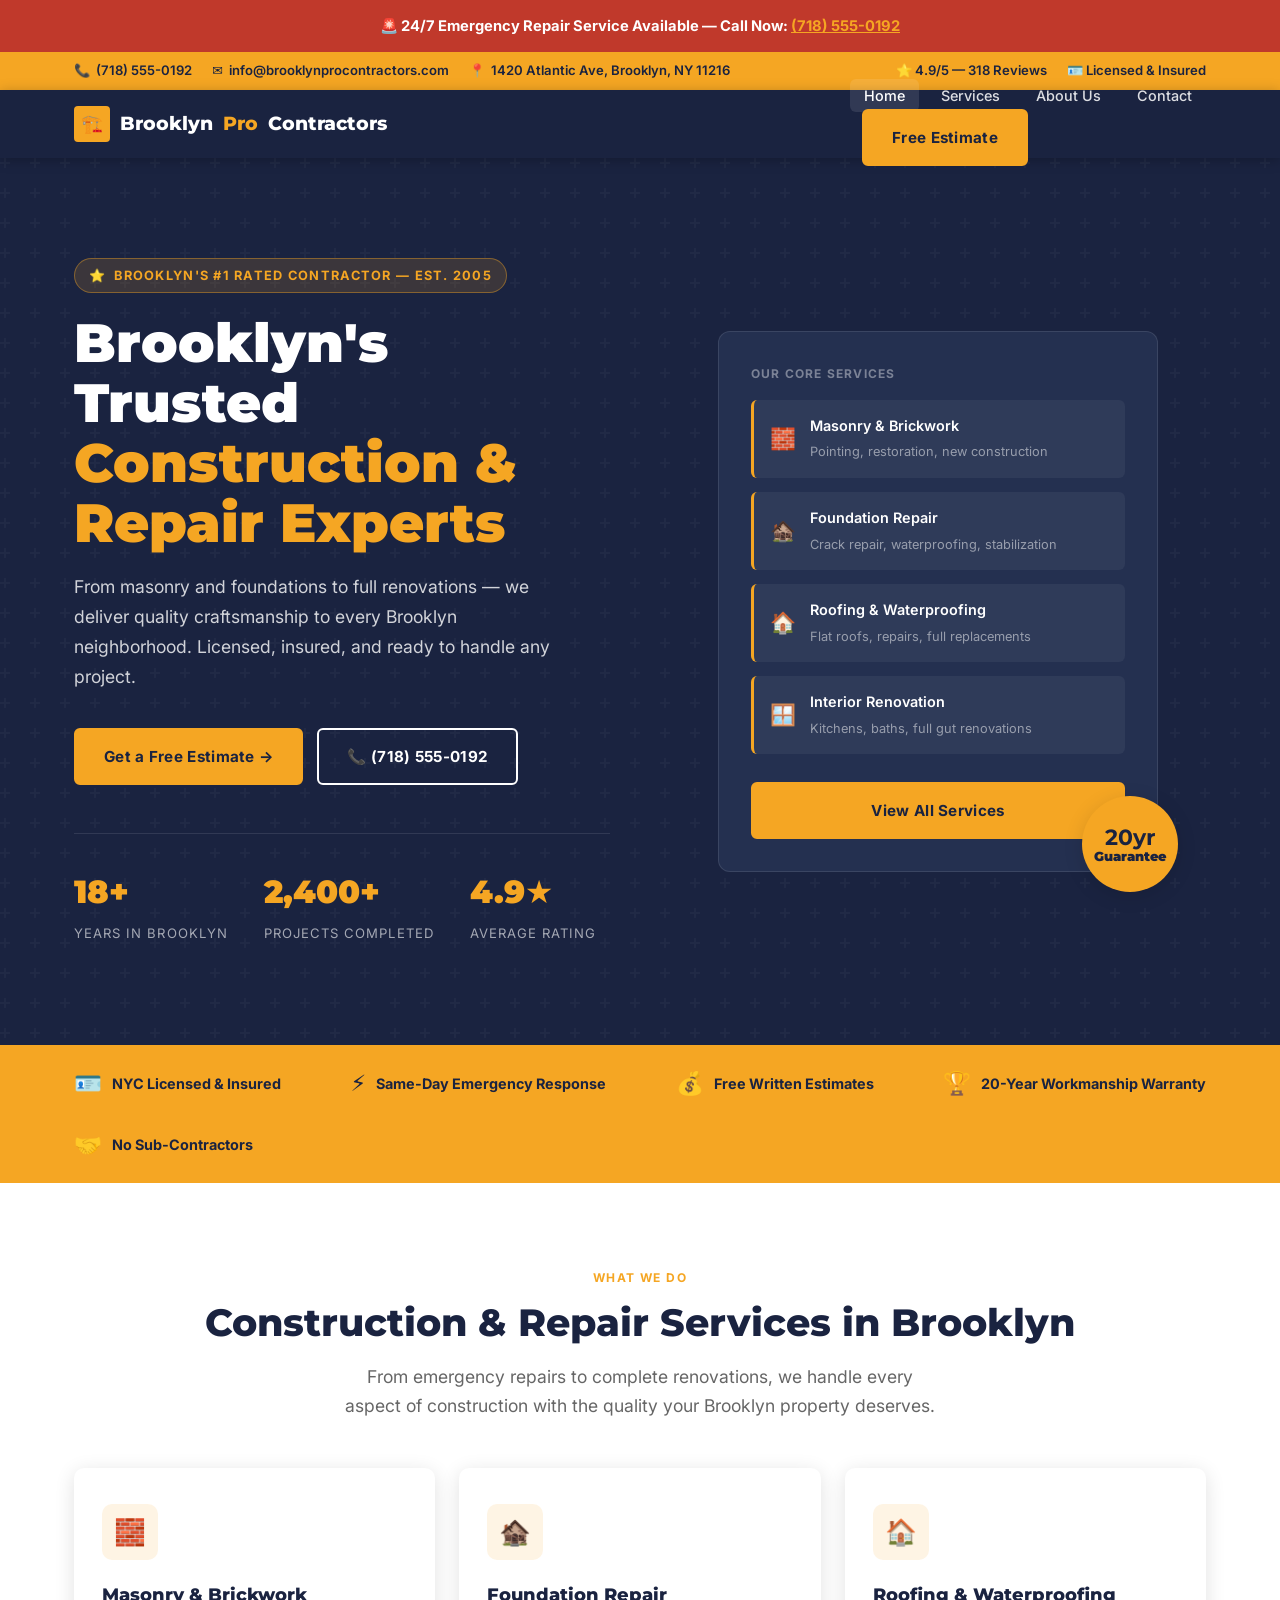
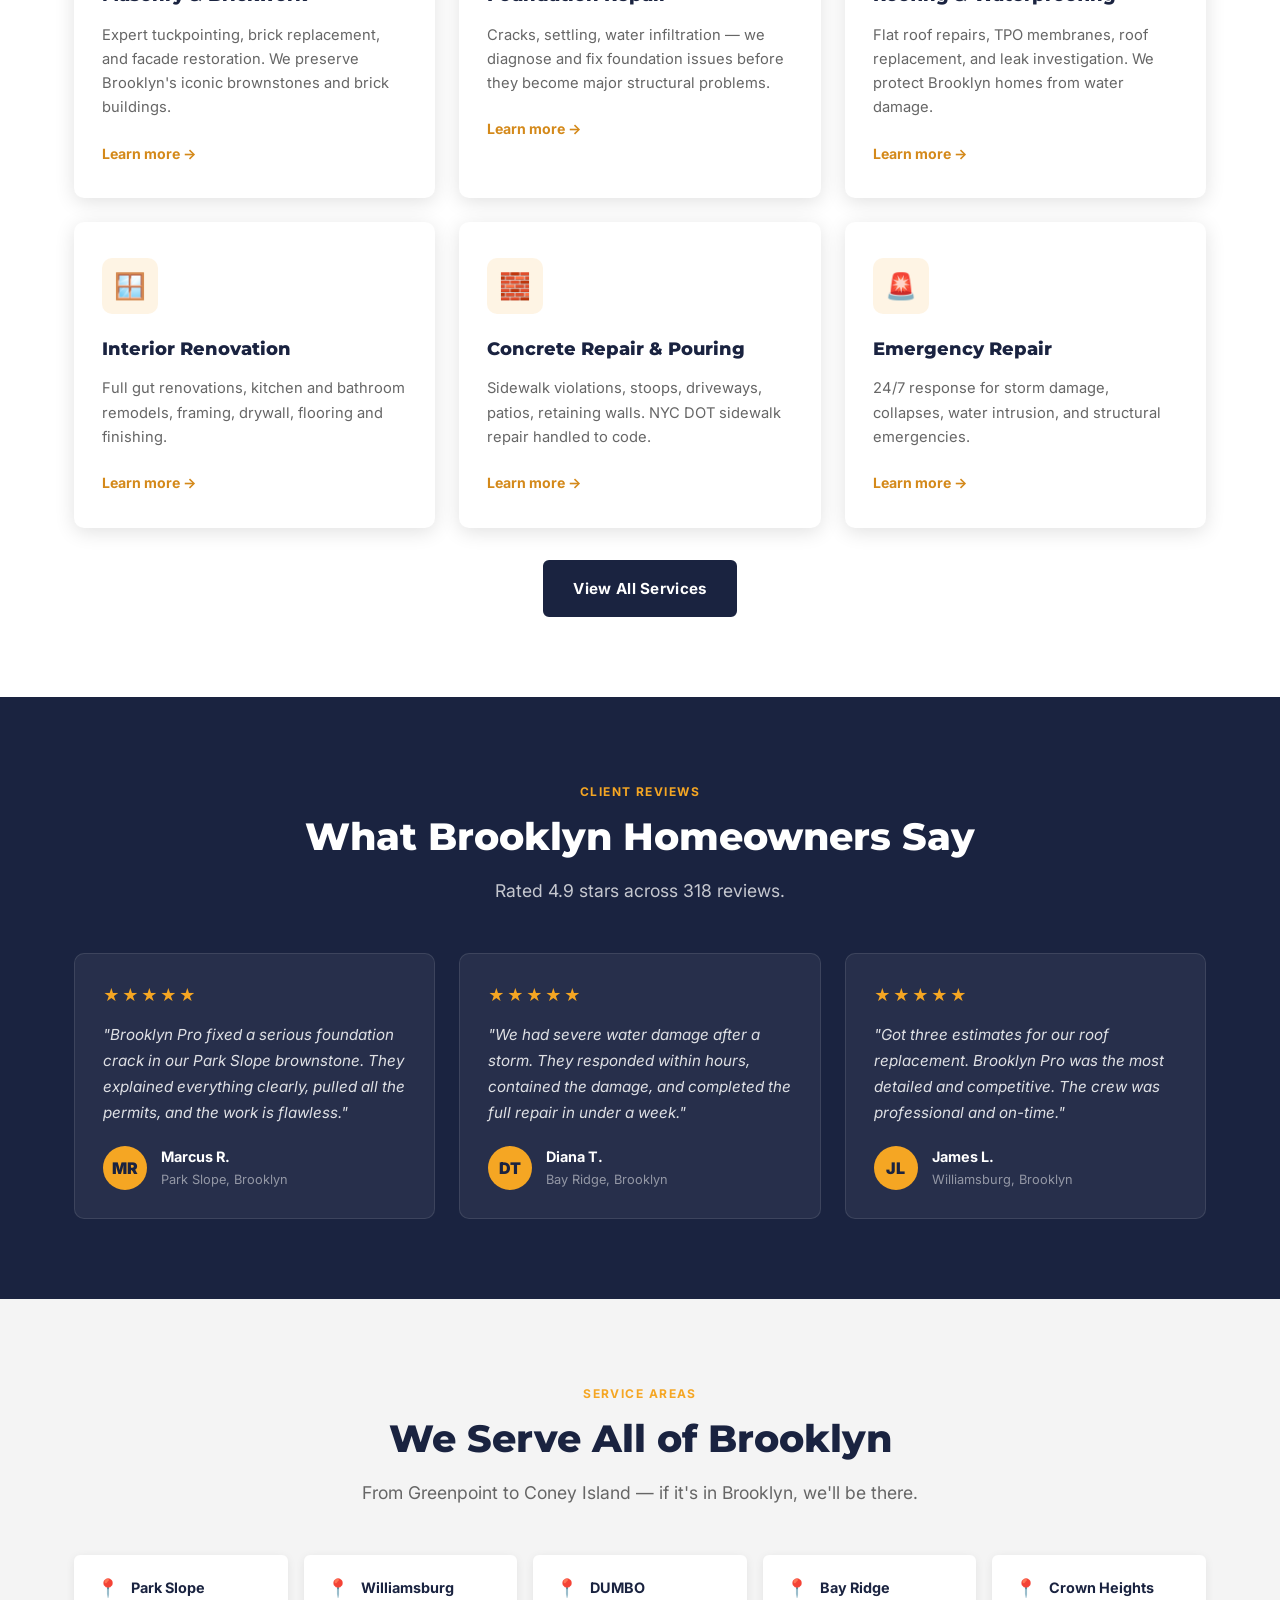
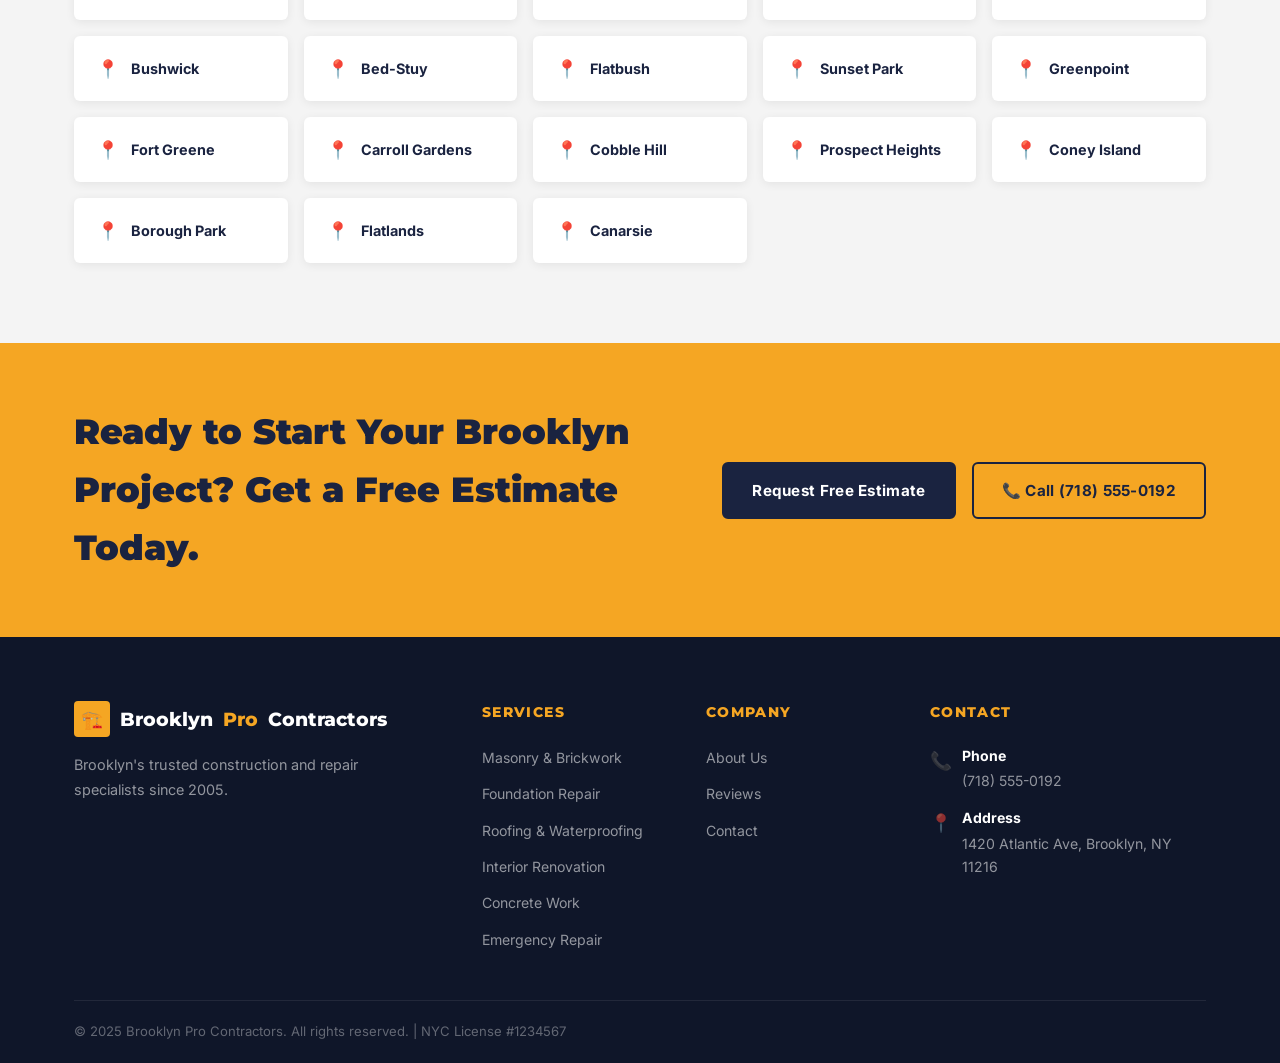
==== commit dcced314: "Add SEO-friendly Brooklyn construction repair website" ====
--- a/index.html
+++ b/index.html
@@ -31,8 +31,7 @@
     "@context": "https://schema.org",
     "@type": "GeneralContractor",
     "name": "Brooklyn Pro Contractors",
-    "image": "https://www.brooklynprocontractors.com/images/og-image.jpg",
-    "description": "Full-service construction and repair company serving all Brooklyn neighborhoods. Specializing in masonry, concrete repair, roofing, foundations, and renovations.",
+    "description": "Full-service construction and repair company serving all Brooklyn neighborhoods.",
     "address": {
       "@type": "PostalAddress",
       "streetAddress": "1420 Atlantic Ave",
@@ -41,37 +40,11 @@
       "postalCode": "11216",
       "addressCountry": "US"
     },
-    "geo": {
-      "@type": "GeoCoordinates",
-      "latitude": 40.6782,
-      "longitude": -73.9442
-    },
     "url": "https://www.brooklynprocontractors.com",
     "telephone": "+1-718-555-0192",
     "email": "info@brooklynprocontractors.com",
     "priceRange": "$$",
-    "openingHoursSpecification": [
-      {
-        "@type": "OpeningHoursSpecification",
-        "dayOfWeek": ["Monday","Tuesday","Wednesday","Thursday","Friday"],
-        "opens": "07:00",
-        "closes": "18:00"
-      },
-      {
-        "@type": "OpeningHoursSpecification",
-        "dayOfWeek": "Saturday",
-        "opens": "08:00",
-        "closes": "16:00"
-      }
-    ],
-    "areaServed": [
-      "Brooklyn", "Park Slope", "Williamsburg", "DUMBO", "Bay Ridge",
-      "Crown Heights", "Bushwick", "Flatbush", "Sunset Park", "Bed-Stuy"
-    ],
-    "sameAs": [
-      "https://www.facebook.com/brooklynprocontractors",
-      "https://www.instagram.com/brooklynprocontractors"
-    ],
+    "areaServed": ["Brooklyn", "Park Slope", "Williamsburg", "DUMBO", "Bay Ridge", "Crown Heights", "Bushwick", "Flatbush", "Sunset Park", "Bed-Stuy"],
     "aggregateRating": {
       "@type": "AggregateRating",
       "ratingValue": "4.9",
@@ -80,52 +53,30 @@
   }
   </script>
 
-  <!-- Fonts -->
   <link rel="preconnect" href="https://fonts.googleapis.com" />
   <link rel="preconnect" href="https://fonts.gstatic.com" crossorigin />
   <link href="https://fonts.googleapis.com/css2?family=Inter:wght@400;500;600&family=Montserrat:wght@700;800;900&display=swap" rel="stylesheet" />
-
   <link rel="stylesheet" href="css/styles.css" />
 </head>
 <body>
-
-  <!-- Emergency Banner -->
   <div class="emergency-banner" role="alert">
     🚨 24/7 Emergency Repair Service Available — Call Now: <a href="tel:+17185550192">(718) 555-0192</a>
   </div>
-
-  <!-- Top Bar -->
   <div class="topbar">
     <div class="container">
       <div class="topbar__inner">
         <div class="topbar__items">
-          <div class="topbar__item">
-            <span>📞</span>
-            <a href="tel:+17185550192">(718) 555-0192</a>
-          </div>
-          <div class="topbar__item">
-            <span>✉️</span>
-            <a href="mailto:info@brooklynprocontractors.com">info@brooklynprocontractors.com</a>
-          </div>
-          <div class="topbar__item">
-            <span>📍</span>
-            <span>1420 Atlantic Ave, Brooklyn, NY 11216</span>
-          </div>
+          <div class="topbar__item"><span>📞</span><a href="tel:+17185550192">(718) 555-0192</a></div>
+          <div class="topbar__item"><span>✉️</span><a href="mailto:info@brooklynprocontractors.com">info@brooklynprocontractors.com</a></div>
+          <div class="topbar__item"><span>📍</span><span>1420 Atlantic Ave, Brooklyn, NY 11216</span></div>
         </div>
         <div class="topbar__items">
-          <div class="topbar__item">
-            <span>⭐ 4.9/5</span>
-            <span>— 318 Reviews</span>
-          </div>
-          <div class="topbar__item">
-            <span>🪪 Licensed &amp; Insured</span>
-          </div>
+          <div class="topbar__item"><span>⭐ 4.9/5 — 318 Reviews</span></div>
+          <div class="topbar__item"><span>🪪 Licensed &amp; Insured</span></div>
         </div>
       </div>
     </div>
   </div>
-
-  <!-- Navbar -->
   <header class="navbar" role="banner">
     <div class="container">
       <div class="navbar__inner">
@@ -133,11 +84,9 @@
           <div class="navbar__logo-icon" aria-hidden="true">🏗️</div>
           Brooklyn <span>Pro</span> Contractors
         </a>
-
         <button class="navbar__toggle" id="navToggle" aria-expanded="false" aria-controls="navMenu" aria-label="Toggle navigation">
           <span></span><span></span><span></span>
         </button>
-
         <nav id="navMenu" class="navbar__menu" role="navigation" aria-label="Main navigation">
           <ul class="navbar__nav">
             <li><a href="index.html" class="navbar__link active" aria-current="page">Home</a></li>
@@ -145,127 +94,58 @@
             <li><a href="about.html" class="navbar__link">About Us</a></li>
             <li><a href="contact.html" class="navbar__link">Contact</a></li>
           </ul>
-          <div class="navbar__cta">
-            <a href="contact.html" class="btn btn--primary">Free Estimate</a>
-          </div>
+          <div class="navbar__cta"><a href="contact.html" class="btn btn--primary">Free Estimate</a></div>
         </nav>
       </div>
     </div>
   </header>
-
   <main>
-    <!-- Hero Section -->
     <section class="hero" aria-label="Hero">
       <div class="container">
         <div class="hero__grid">
           <div class="hero__content">
-            <div class="hero__badge">
-              <span>⭐</span>
-              Brooklyn's #1 Rated Contractor — Est. 2005
-            </div>
-            <h1 class="hero__title">
-              Brooklyn's Trusted<br>
-              <em>Construction &amp;</em><br>
-              <em>Repair Experts</em>
-            </h1>
-            <p class="hero__subtitle">
-              From masonry and foundations to full renovations — we deliver quality craftsmanship to every Brooklyn neighborhood. Licensed, insured, and ready to handle any project.
-            </p>
+            <div class="hero__badge"><span>⭐</span> Brooklyn's #1 Rated Contractor — Est. 2005</div>
+            <h1 class="hero__title">Brooklyn's Trusted<br><em>Construction &amp;</em><br><em>Repair Experts</em></h1>
+            <p class="hero__subtitle">From masonry and foundations to full renovations — we deliver quality craftsmanship to every Brooklyn neighborhood. Licensed, insured, and ready to handle any project.</p>
             <div class="hero__actions">
               <a href="contact.html" class="btn btn--primary">Get a Free Estimate →</a>
               <a href="tel:+17185550192" class="btn btn--outline">📞 (718) 555-0192</a>
             </div>
             <div class="hero__stats">
-              <div class="hero__stat">
-                <span class="hero__stat-num">18+</span>
-                <span class="hero__stat-label">Years in Brooklyn</span>
-              </div>
-              <div class="hero__stat">
-                <span class="hero__stat-num">2,400+</span>
-                <span class="hero__stat-label">Projects Completed</span>
-              </div>
-              <div class="hero__stat">
-                <span class="hero__stat-num">4.9★</span>
-                <span class="hero__stat-label">Average Rating</span>
-              </div>
+              <div class="hero__stat"><span class="hero__stat-num">18+</span><span class="hero__stat-label">Years in Brooklyn</span></div>
+              <div class="hero__stat"><span class="hero__stat-num">2,400+</span><span class="hero__stat-label">Projects Completed</span></div>
+              <div class="hero__stat"><span class="hero__stat-num">4.9★</span><span class="hero__stat-label">Average Rating</span></div>
             </div>
           </div>
-
           <div class="hero__visual">
             <div class="hero__card-stack">
               <div class="hero__main-card">
                 <p style="font-size:0.75rem;color:rgba(255,255,255,0.4);text-transform:uppercase;letter-spacing:0.1em;margin-bottom:16px;font-weight:700;">Our Core Services</p>
                 <ul class="hero__service-list" aria-label="Core services">
-                  <li class="hero__service-item">
-                    <div class="hero__service-icon" aria-hidden="true">🧱</div>
-                    <div class="hero__service-text">
-                      <strong>Masonry &amp; Brickwork</strong>
-                      <span>Pointing, restoration, new construction</span>
-                    </div>
-                  </li>
-                  <li class="hero__service-item">
-                    <div class="hero__service-icon" aria-hidden="true">🏚️</div>
-                    <div class="hero__service-text">
-                      <strong>Foundation Repair</strong>
-                      <span>Crack repair, waterproofing, stabilization</span>
-                    </div>
-                  </li>
-                  <li class="hero__service-item">
-                    <div class="hero__service-icon" aria-hidden="true">🏠</div>
-                    <div class="hero__service-text">
-                      <strong>Roofing &amp; Waterproofing</strong>
-                      <span>Flat roofs, repairs, full replacements</span>
-                    </div>
-                  </li>
-                  <li class="hero__service-item">
-                    <div class="hero__service-icon" aria-hidden="true">🪟</div>
-                    <div class="hero__service-text">
-                      <strong>Interior Renovation</strong>
-                      <span>Kitchens, baths, full gut renovations</span>
-                    </div>
-                  </li>
+                  <li class="hero__service-item"><div class="hero__service-icon" aria-hidden="true">🧱</div><div class="hero__service-text"><strong>Masonry &amp; Brickwork</strong><span>Pointing, restoration, new construction</span></div></li>
+                  <li class="hero__service-item"><div class="hero__service-icon" aria-hidden="true">🏚️</div><div class="hero__service-text"><strong>Foundation Repair</strong><span>Crack repair, waterproofing, stabilization</span></div></li>
+                  <li class="hero__service-item"><div class="hero__service-icon" aria-hidden="true">🏠</div><div class="hero__service-text"><strong>Roofing &amp; Waterproofing</strong><span>Flat roofs, repairs, full replacements</span></div></li>
+                  <li class="hero__service-item"><div class="hero__service-icon" aria-hidden="true">🪟</div><div class="hero__service-text"><strong>Interior Renovation</strong><span>Kitchens, baths, full gut renovations</span></div></li>
                 </ul>
                 <a href="services.html" class="btn btn--primary" style="width:100%;justify-content:center;">View All Services</a>
               </div>
-              <div class="hero__badge-float" aria-label="20 year guarantee">
-                <strong>20yr</strong>
-                Guarantee
-              </div>
+              <div class="hero__badge-float" aria-label="20 year guarantee"><strong>20yr</strong> Guarantee</div>
             </div>
           </div>
         </div>
       </div>
     </section>
-
-    <!-- Trust Bar -->
     <div class="trust-bar" role="complementary" aria-label="Trust indicators">
       <div class="container">
         <ul class="trust-bar__items">
-          <li class="trust-bar__item">
-            <span class="trust-bar__item-icon" aria-hidden="true">🪪</span>
-            <span>NYC Licensed &amp; Insured</span>
-          </li>
-          <li class="trust-bar__item">
-            <span class="trust-bar__item-icon" aria-hidden="true">⚡</span>
-            <span>Same-Day Emergency Response</span>
-          </li>
-          <li class="trust-bar__item">
-            <span class="trust-bar__item-icon" aria-hidden="true">💰</span>
-            <span>Free Written Estimates</span>
-          </li>
-          <li class="trust-bar__item">
-            <span class="trust-bar__item-icon" aria-hidden="true">🏆</span>
-            <span>20-Year Workmanship Warranty</span>
-          </li>
-          <li class="trust-bar__item">
-            <span class="trust-bar__item-icon" aria-hidden="true">🤝</span>
-            <span>No Sub-Contractors</span>
-          </li>
+          <li class="trust-bar__item"><span class="trust-bar__item-icon" aria-hidden="true">🪪</span><span>NYC Licensed &amp; Insured</span></li>
+          <li class="trust-bar__item"><span class="trust-bar__item-icon" aria-hidden="true">⚡</span><span>Same-Day Emergency Response</span></li>
+          <li class="trust-bar__item"><span class="trust-bar__item-icon" aria-hidden="true">💰</span><span>Free Written Estimates</span></li>
+          <li class="trust-bar__item"><span class="trust-bar__item-icon" aria-hidden="true">🏆</span><span>20-Year Workmanship Warranty</span></li>
+          <li class="trust-bar__item"><span class="trust-bar__item-icon" aria-hidden="true">🤝</span><span>No Sub-Contractors</span></li>
         </ul>
       </div>
     </div>
-
-    <!-- Services Section -->
     <section class="section" id="services" aria-labelledby="services-heading">
       <div class="container">
         <div class="text-center">
@@ -274,185 +154,30 @@
           <p class="section__subtitle">From emergency repairs to complete renovations, we handle every aspect of construction with the quality your Brooklyn property deserves.</p>
         </div>
         <div class="services-grid">
-          <article class="service-card">
-            <div class="service-card__icon" aria-hidden="true">🧱</div>
-            <h3 class="service-card__title">Masonry &amp; Brickwork</h3>
-            <p class="service-card__desc">Expert tuckpointing, brick replacement, and facade restoration. We preserve Brooklyn's iconic brownstones and brick buildings using traditional techniques and quality materials.</p>
-            <a href="services.html#masonry" class="service-card__link">Learn more →</a>
-          </article>
-          <article class="service-card">
-            <div class="service-card__icon" aria-hidden="true">🏚️</div>
-            <h3 class="service-card__title">Foundation Repair</h3>
-            <p class="service-card__desc">Cracks, settling, water infiltration — we diagnose and fix foundation issues before they become major structural problems. Waterproofing and drainage solutions included.</p>
-            <a href="services.html#foundation" class="service-card__link">Learn more →</a>
-          </article>
-          <article class="service-card">
-            <div class="service-card__icon" aria-hidden="true">🏠</div>
-            <h3 class="service-card__title">Roofing &amp; Waterproofing</h3>
-            <p class="service-card__desc">Flat roof repairs, TPO membranes, roof replacement, and leak investigation. We protect Brooklyn homes from water damage with durable, long-lasting solutions.</p>
-            <a href="services.html#roofing" class="service-card__link">Learn more →</a>
-          </article>
-          <article class="service-card">
-            <div class="service-card__icon" aria-hidden="true">🪟</div>
-            <h3 class="service-card__title">Interior Renovation</h3>
-            <p class="service-card__desc">Full gut renovations, kitchen and bathroom remodels, framing, drywall, flooring and finishing. Transform your space with expert craftsmanship from start to finish.</p>
-            <a href="services.html#renovation" class="service-card__link">Learn more →</a>
-          </article>
-          <article class="service-card">
-            <div class="service-card__icon" aria-hidden="true">🧱</div>
-            <h3 class="service-card__title">Concrete Repair &amp; Pouring</h3>
-            <p class="service-card__desc">Sidewalk violations, stoops, driveways, patios, retaining walls. We handle NYC DOT sidewalk repair and all concrete work to code with expert precision.</p>
-            <a href="services.html#concrete" class="service-card__link">Learn more →</a>
-          </article>
-          <article class="service-card">
-            <div class="service-card__icon" aria-hidden="true">🚨</div>
-            <h3 class="service-card__title">Emergency Repair</h3>
-            <p class="service-card__desc">24/7 response for storm damage, collapses, water intrusion, and structural emergencies. We're on call around the clock to protect your Brooklyn property.</p>
-            <a href="services.html#emergency" class="service-card__link">Learn more →</a>
-          </article>
-        </div>
-        <div class="text-center mt-32">
-          <a href="services.html" class="btn btn--navy">View All Services</a>
-        </div>
-      </div>
-    </section>
-
-    <!-- Why Choose Us -->
-    <section class="section section--gray" id="why-us" aria-labelledby="why-heading">
-      <div class="container">
-        <div class="why-grid">
-          <div>
-            <span class="section__tag">Why Brooklyn Chooses Us</span>
-            <h2 class="section__title" id="why-heading">Local Expertise.<br>Exceptional Quality.</h2>
-            <p class="section__subtitle mb-0">We're Brooklynites building for Brooklynites. We know the architecture, the regulations, and the neighborhoods — and we take pride in every project.</p>
-            <div class="why__features mt-32">
-              <div class="why__feature">
-                <div class="why__feature-icon" aria-hidden="true">🪪</div>
-                <div>
-                  <h3 class="why__feature-title">Fully Licensed &amp; Insured in NYC</h3>
-                  <p class="why__feature-desc">We hold all required NYC contractor licenses and carry full general liability and workers' compensation insurance on every job.</p>
-                </div>
-              </div>
-              <div class="why__feature">
-                <div class="why__feature-icon" aria-hidden="true">🏆</div>
-                <div>
-                  <h3 class="why__feature-title">20-Year Workmanship Warranty</h3>
-                  <p class="why__feature-desc">We stand behind our work. Every completed project comes with a comprehensive warranty — not just a handshake promise.</p>
-                </div>
-              </div>
-              <div class="why__feature">
-                <div class="why__feature-icon" aria-hidden="true">👷</div>
-                <div>
-                  <h3 class="why__feature-title">Our Own Crew — No Subs</h3>
-                  <p class="why__feature-desc">We never hand off your project. Our in-house team handles every phase, ensuring consistent quality from day one to completion.</p>
-                </div>
-              </div>
-              <div class="why__feature">
-                <div class="why__feature-icon" aria-hidden="true">📋</div>
-                <div>
-                  <h3 class="why__feature-title">Transparent Pricing &amp; Permits</h3>
-                  <p class="why__feature-desc">Detailed written estimates. We pull all required NYC DOB permits and handle inspections — no surprise costs or violations left behind.</p>
-                </div>
-              </div>
-            </div>
-          </div>
-
-          <div class="why__image-panel">
-            <div class="why__image-placeholder" role="img" aria-label="Construction workers on a Brooklyn job site">
-              <span>🏗️</span>
-              <span style="font-size:1rem;font-weight:700;letter-spacing:0.05em;">Brooklyn Job Site</span>
-            </div>
-            <div class="why__certifications" aria-label="Certifications">
-              <span class="why__cert-badge">NYC DOB Licensed</span>
-              <span class="why__cert-badge">OSHA Certified</span>
-              <span class="why__cert-badge">EPA Lead-Safe</span>
-              <span class="why__cert-badge">BBB Accredited</span>
-            </div>
-          </div>
-        </div>
-      </div>
-    </section>
-
-    <!-- How It Works -->
-    <section class="section" id="process" aria-labelledby="process-heading">
-      <div class="container">
-        <div class="text-center">
-          <span class="section__tag">How It Works</span>
-          <h2 class="section__title" id="process-heading">Simple, Transparent Process</h2>
-          <p class="section__subtitle">Getting your Brooklyn property repaired or renovated is straightforward with our proven 4-step approach.</p>
-        </div>
-        <div class="process-steps">
-          <div class="process-step">
-            <div class="process-step__number" aria-hidden="true">1</div>
-            <h3 class="process-step__title">Free On-Site Estimate</h3>
-            <p class="process-step__desc">We visit your property, assess the scope, and provide a detailed written estimate — no obligation, no hidden fees.</p>
-          </div>
-          <div class="process-step">
-            <div class="process-step__number" aria-hidden="true">2</div>
-            <h3 class="process-step__title">Project Planning &amp; Permits</h3>
-            <p class="process-step__desc">We handle all NYC DOB permits, engineering drawings, and scheduling so you don't have to navigate the paperwork.</p>
-          </div>
-          <div class="process-step">
-            <div class="process-step__number" aria-hidden="true">3</div>
-            <h3 class="process-step__title">Expert Construction</h3>
-            <p class="process-step__desc">Our in-house crew executes the work on schedule. We keep your property clean and update you at every milestone.</p>
-          </div>
-          <div class="process-step">
-            <div class="process-step__number" aria-hidden="true">4</div>
-            <h3 class="process-step__title">Final Walkthrough &amp; Warranty</h3>
-            <p class="process-step__desc">We do a thorough final inspection together, address any punch-list items, and hand you your 20-year warranty certificate.</p>
-          </div>
-        </div>
-      </div>
-    </section>
-
-    <!-- Testimonials -->
+          <article class="service-card"><div class="service-card__icon" aria-hidden="true">🧱</div><h3 class="service-card__title">Masonry &amp; Brickwork</h3><p class="service-card__desc">Expert tuckpointing, brick replacement, and facade restoration. We preserve Brooklyn's iconic brownstones and brick buildings.</p><a href="services.html#masonry" class="service-card__link">Learn more →</a></article>
+          <article class="service-card"><div class="service-card__icon" aria-hidden="true">🏚️</div><h3 class="service-card__title">Foundation Repair</h3><p class="service-card__desc">Cracks, settling, water infiltration — we diagnose and fix foundation issues before they become major structural problems.</p><a href="services.html#foundation" class="service-card__link">Learn more →</a></article>
+          <article class="service-card"><div class="service-card__icon" aria-hidden="true">🏠</div><h3 class="service-card__title">Roofing &amp; Waterproofing</h3><p class="service-card__desc">Flat roof repairs, TPO membranes, roof replacement, and leak investigation. We protect Brooklyn homes from water damage.</p><a href="services.html#roofing" class="service-card__link">Learn more →</a></article>
+          <article class="service-card"><div class="service-card__icon" aria-hidden="true">🪟</div><h3 class="service-card__title">Interior Renovation</h3><p class="service-card__desc">Full gut renovations, kitchen and bathroom remodels, framing, drywall, flooring and finishing.</p><a href="services.html#renovation" class="service-card__link">Learn more →</a></article>
+          <article class="service-card"><div class="service-card__icon" aria-hidden="true">🧱</div><h3 class="service-card__title">Concrete Repair &amp; Pouring</h3><p class="service-card__desc">Sidewalk violations, stoops, driveways, patios, retaining walls. NYC DOT sidewalk repair handled to code.</p><a href="services.html#concrete" class="service-card__link">Learn more →</a></article>
+          <article class="service-card"><div class="service-card__icon" aria-hidden="true">🚨</div><h3 class="service-card__title">Emergency Repair</h3><p class="service-card__desc">24/7 response for storm damage, collapses, water intrusion, and structural emergencies.</p><a href="services.html#emergency" class="service-card__link">Learn more →</a></article>
+        </div>
+        <div class="text-center mt-32"><a href="services.html" class="btn btn--navy">View All Services</a></div>
+      </div>
+    </section>
     <section class="section section--navy" id="reviews" aria-labelledby="reviews-heading">
       <div class="container">
         <div class="text-center">
           <span class="section__tag">Client Reviews</span>
           <h2 class="section__title" id="reviews-heading">What Brooklyn Homeowners Say</h2>
-          <p class="section__subtitle">Rated 4.9 stars across 318 reviews — here's what our neighbors have to say.</p>
+          <p class="section__subtitle">Rated 4.9 stars across 318 reviews.</p>
         </div>
         <div class="testimonials-grid">
-          <article class="testimonial-card">
-            <div class="testimonial-card__stars" aria-label="5 star rating">★★★★★</div>
-            <p class="testimonial-card__text">"Brooklyn Pro fixed a serious foundation crack in our Park Slope brownstone. They explained everything clearly, pulled all the permits, and the work is flawless. Worth every penny."</p>
-            <div class="testimonial-card__author">
-              <div class="testimonial-card__avatar" aria-hidden="true">MR</div>
-              <div>
-                <div class="testimonial-card__name">Marcus R.</div>
-                <div class="testimonial-card__location">Park Slope, Brooklyn</div>
-              </div>
-            </div>
-          </article>
-          <article class="testimonial-card">
-            <div class="testimonial-card__stars" aria-label="5 star rating">★★★★★</div>
-            <p class="testimonial-card__text">"We had severe water damage after a storm. They responded within hours, contained the damage, and completed the full repair in under a week. Incredible team."</p>
-            <div class="testimonial-card__author">
-              <div class="testimonial-card__avatar" aria-hidden="true">DT</div>
-              <div>
-                <div class="testimonial-card__name">Diana T.</div>
-                <div class="testimonial-card__location">Bay Ridge, Brooklyn</div>
-              </div>
-            </div>
-          </article>
-          <article class="testimonial-card">
-            <div class="testimonial-card__stars" aria-label="5 star rating">★★★★★</div>
-            <p class="testimonial-card__text">"Got three estimates for our roof replacement. Brooklyn Pro was the most detailed and competitive. The crew was professional, on-time, and the flat roof looks perfect."</p>
-            <div class="testimonial-card__author">
-              <div class="testimonial-card__avatar" aria-hidden="true">JL</div>
-              <div>
-                <div class="testimonial-card__name">James L.</div>
-                <div class="testimonial-card__location">Williamsburg, Brooklyn</div>
-              </div>
-            </div>
-          </article>
-        </div>
-      </div>
-    </section>
-
-    <!-- Service Areas -->
+          <article class="testimonial-card"><div class="testimonial-card__stars" aria-label="5 star rating">★★★★★</div><p class="testimonial-card__text">"Brooklyn Pro fixed a serious foundation crack in our Park Slope brownstone. They explained everything clearly, pulled all the permits, and the work is flawless."</p><div class="testimonial-card__author"><div class="testimonial-card__avatar" aria-hidden="true">MR</div><div><div class="testimonial-card__name">Marcus R.</div><div class="testimonial-card__location">Park Slope, Brooklyn</div></div></div></article>
+          <article class="testimonial-card"><div class="testimonial-card__stars" aria-label="5 star rating">★★★★★</div><p class="testimonial-card__text">"We had severe water damage after a storm. They responded within hours, contained the damage, and completed the full repair in under a week."</p><div class="testimonial-card__author"><div class="testimonial-card__avatar" aria-hidden="true">DT</div><div><div class="testimonial-card__name">Diana T.</div><div class="testimonial-card__location">Bay Ridge, Brooklyn</div></div></div></article>
+          <article class="testimonial-card"><div class="testimonial-card__stars" aria-label="5 star rating">★★★★★</div><p class="testimonial-card__text">"Got three estimates for our roof replacement. Brooklyn Pro was the most detailed and competitive. The crew was professional and on-time."</p><div class="testimonial-card__author"><div class="testimonial-card__avatar" aria-hidden="true">JL</div><div><div class="testimonial-card__name">James L.</div><div class="testimonial-card__location">Williamsburg, Brooklyn</div></div></div></article>
+        </div>
+      </div>
+    </section>
     <section class="section section--gray" id="service-areas" aria-labelledby="areas-heading">
       <div class="container">
         <div class="text-center">
@@ -476,15 +201,13 @@
           <div class="area-card" role="listitem"><span class="area-card__pin" aria-hidden="true">📍</span><span class="area-card__name">Cobble Hill</span></div>
           <div class="area-card" role="listitem"><span class="area-card__pin" aria-hidden="true">📍</span><span class="area-card__name">Prospect Heights</span></div>
           <div class="area-card" role="listitem"><span class="area-card__pin" aria-hidden="true">📍</span><span class="area-card__name">Coney Island</span></div>
+          <div class="area-card" role="listitem"><span class="area-card__pin" aria-hidden="true">📍</span><span class="area-card__name">Borough Park</span></div>
           <div class="area-card" role="listitem"><span class="area-card__pin" aria-hidden="true">📍</span><span class="area-card__name">Flatlands</span></div>
-          <div class="area-card" role="listitem"><span class="area-card__pin" aria-hidden="true">📍</span><span class="area-card__name">Borough Park</span></div>
           <div class="area-card" role="listitem"><span class="area-card__pin" aria-hidden="true">📍</span><span class="area-card__name">Canarsie</span></div>
         </div>
       </div>
     </section>
-
-    <!-- CTA Strip -->
-    <div class="cta-strip" role="complementary" aria-label="Call to action">
+    <div class="cta-strip" role="complementary">
       <div class="container">
         <div class="cta-strip__inner">
           <h2 class="cta-strip__title">Ready to Start Your Brooklyn Project? Get a Free Estimate Today.</h2>
@@ -496,95 +219,21 @@
       </div>
     </div>
   </main>
-
-  <!-- Footer -->
   <footer class="footer" role="contentinfo">
     <div class="container">
       <div class="footer__grid">
         <div>
-          <a href="index.html" class="navbar__logo" aria-label="Brooklyn Pro Contractors">
-            <div class="navbar__logo-icon" aria-hidden="true">🏗️</div>
-            Brooklyn <span>Pro</span> Contractors
-          </a>
-          <p class="footer__brand-desc">Brooklyn's trusted construction and repair specialists since 2005. We build stronger communities one project at a time.</p>
-          <div class="footer__social" aria-label="Social media links">
-            <a href="#" class="footer__social-link" aria-label="Facebook">f</a>
-            <a href="#" class="footer__social-link" aria-label="Instagram">ig</a>
-            <a href="#" class="footer__social-link" aria-label="Yelp">y</a>
-          </div>
-        </div>
-
-        <div>
-          <h3 class="footer__col-title">Services</h3>
-          <ul class="footer__links">
-            <li><a href="services.html#masonry" class="footer__link">Masonry &amp; Brickwork</a></li>
-            <li><a href="services.html#foundation" class="footer__link">Foundation Repair</a></li>
-            <li><a href="services.html#roofing" class="footer__link">Roofing &amp; Waterproofing</a></li>
-            <li><a href="services.html#renovation" class="footer__link">Interior Renovation</a></li>
-            <li><a href="services.html#concrete" class="footer__link">Concrete Work</a></li>
-            <li><a href="services.html#emergency" class="footer__link">Emergency Repair</a></li>
-          </ul>
-        </div>
-
-        <div>
-          <h3 class="footer__col-title">Company</h3>
-          <ul class="footer__links">
-            <li><a href="about.html" class="footer__link">About Us</a></li>
-            <li><a href="about.html#team" class="footer__link">Our Team</a></li>
-            <li><a href="index.html#reviews" class="footer__link">Reviews</a></li>
-            <li><a href="index.html#service-areas" class="footer__link">Service Areas</a></li>
-            <li><a href="contact.html" class="footer__link">Contact Us</a></li>
-          </ul>
-        </div>
-
-        <div>
-          <h3 class="footer__col-title">Contact</h3>
-          <ul class="footer__contact-items">
-            <li class="footer__contact-item">
-              <span class="footer__contact-icon" aria-hidden="true">📞</span>
-              <div>
-                <strong>Phone</strong>
-                <a href="tel:+17185550192">(718) 555-0192</a>
-              </div>
-            </li>
-            <li class="footer__contact-item">
-              <span class="footer__contact-icon" aria-hidden="true">✉️</span>
-              <div>
-                <strong>Email</strong>
-                <a href="mailto:info@brooklynprocontractors.com">info@brooklynprocontractors.com</a>
-              </div>
-            </li>
-            <li class="footer__contact-item">
-              <span class="footer__contact-icon" aria-hidden="true">📍</span>
-              <div>
-                <strong>Address</strong>
-                1420 Atlantic Ave<br>Brooklyn, NY 11216
-              </div>
-            </li>
-            <li class="footer__contact-item">
-              <span class="footer__contact-icon" aria-hidden="true">🕐</span>
-              <div>
-                <strong>Hours</strong>
-                Mon–Fri: 7am–6pm<br>Sat: 8am–4pm
-              </div>
-            </li>
-          </ul>
-        </div>
-      </div>
-
-      <div class="footer__bottom">
-        <p>&copy; 2025 Brooklyn Pro Contractors. All rights reserved. | NYC License #1234567</p>
-        <nav class="footer__bottom-links" aria-label="Legal links">
-          <a href="#">Privacy Policy</a>
-          <a href="#">Terms of Service</a>
-          <a href="#">Sitemap</a>
-        </nav>
-      </div>
+          <a href="index.html" class="navbar__logo"><div class="navbar__logo-icon" aria-hidden="true">🏗️</div>Brooklyn <span>Pro</span> Contractors</a>
+          <p class="footer__brand-desc">Brooklyn's trusted construction and repair specialists since 2005.</p>
+        </div>
+        <div><h3 class="footer__col-title">Services</h3><ul class="footer__links"><li><a href="services.html#masonry" class="footer__link">Masonry &amp; Brickwork</a></li><li><a href="services.html#foundation" class="footer__link">Foundation Repair</a></li><li><a href="services.html#roofing" class="footer__link">Roofing &amp; Waterproofing</a></li><li><a href="services.html#renovation" class="footer__link">Interior Renovation</a></li><li><a href="services.html#concrete" class="footer__link">Concrete Work</a></li><li><a href="services.html#emergency" class="footer__link">Emergency Repair</a></li></ul></div>
+        <div><h3 class="footer__col-title">Company</h3><ul class="footer__links"><li><a href="about.html" class="footer__link">About Us</a></li><li><a href="index.html#reviews" class="footer__link">Reviews</a></li><li><a href="contact.html" class="footer__link">Contact</a></li></ul></div>
+        <div><h3 class="footer__col-title">Contact</h3><ul class="footer__contact-items"><li class="footer__contact-item"><span class="footer__contact-icon" aria-hidden="true">📞</span><div><strong>Phone</strong><a href="tel:+17185550192">(718) 555-0192</a></div></li><li class="footer__contact-item"><span class="footer__contact-icon" aria-hidden="true">📍</span><div><strong>Address</strong>1420 Atlantic Ave, Brooklyn, NY 11216</div></li></ul></div>
+      </div>
+      <div class="footer__bottom"><p>&copy; 2025 Brooklyn Pro Contractors. All rights reserved. | NYC License #1234567</p></div>
     </div>
   </footer>
-
-  <button id="back-to-top" aria-label="Back to top" title="Back to top">↑</button>
-
+  <button id="back-to-top" aria-label="Back to top">↑</button>
   <script src="js/main.js"></script>
 </body>
-</html>
+</html>
